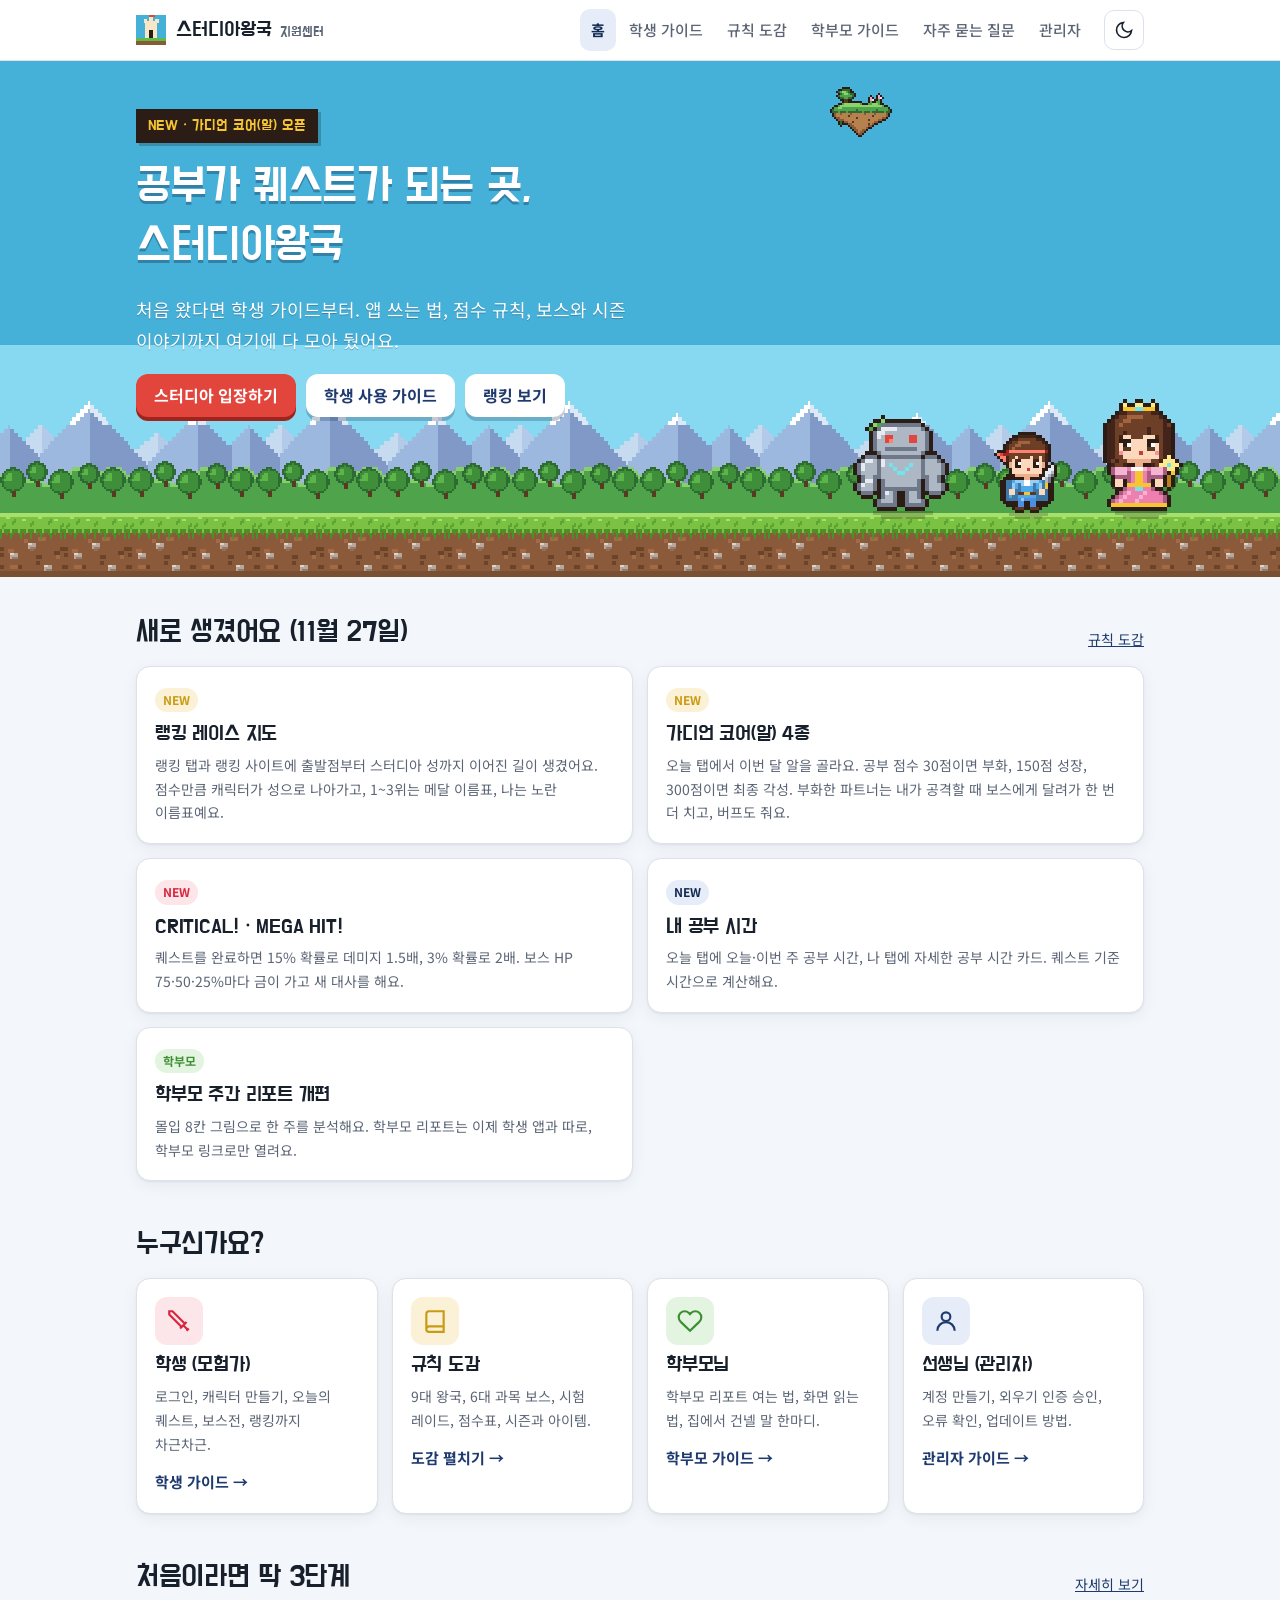
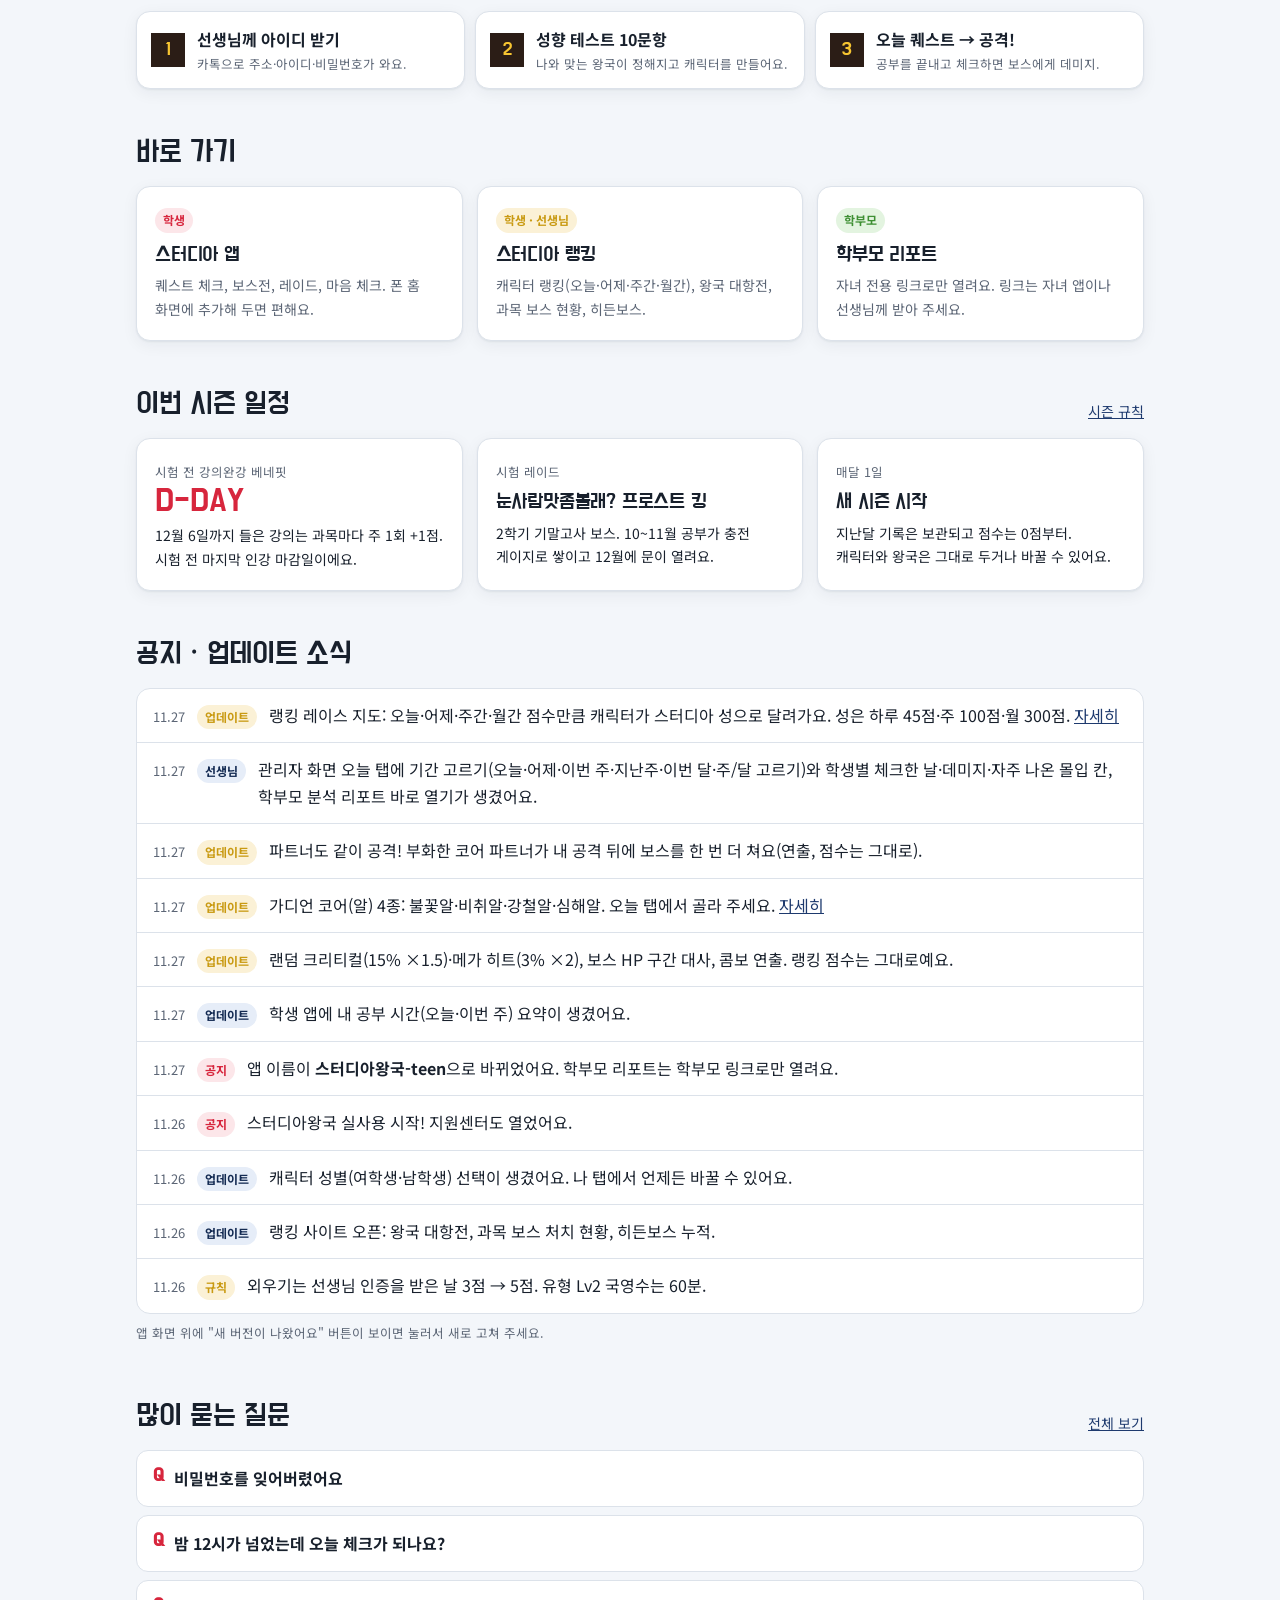
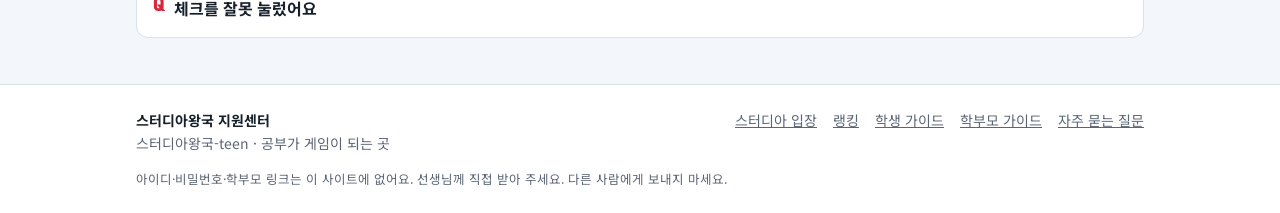
==== support/index.html @ efefb4a0 "main 병합(PR #29): 공지 목록 둘 다 유지, 관리자 가이드는 합친 원문으로 다시 암호화 Co-Authored-By: Claude Opus 5.5 <noreply@anth" ====
<!doctype html>
<html lang="ko">
<head>
<meta charset="utf-8">
<meta name="viewport" content="width=device-width,initial-scale=1">
<title>스터디아왕국 지원센터</title>
<meta name="description" content="스터디아왕국-teen 사용 가이드, 규칙 도감, 학부모 안내, 자주 묻는 질문을 한곳에서.">
<meta name="theme-color" content="#46B1D8">
<link rel="preconnect" href="https://fonts.googleapis.com">
<link rel="preconnect" href="https://fonts.gstatic.com" crossorigin>
<link href="https://fonts.googleapis.com/css2?family=Do+Hyeon&family=Noto+Sans+KR:wght@400;500;700&display=swap" rel="stylesheet">
<link rel="stylesheet" href="style.css">
<style>
.hero .bossspr{position:absolute;right:calc(6% + 150px);bottom:56px;z-index:1}
@media (max-width:700px){.hero .bossspr{display:none}}
.dday{font-family:var(--f-title);font-size:34px;line-height:1;color:var(--red)}
.quick{display:grid;grid-template-columns:repeat(3,minmax(0,1fr));gap:10px}
@media (max-width:560px){.quick{grid-template-columns:minmax(0,1fr)}}
.quick .card{display:flex;gap:12px;align-items:center;padding:14px}
.quick .num{flex:none;width:34px;height:34px;background:#2B1D16;color:#F7C531;font-family:var(--f-title);font-size:19px;display:grid;place-items:center}
</style>
</head>
<body data-page="home">

<div class="hero">
  <div class="cloud c1"></div><div class="cloud c2"></div>
  <div class="wrap">
    <span class="kicker">NEW · 가디언 코어(알) 오픈</span>
    <h1>공부가 퀘스트가 되는 곳,<br>스터디아왕국</h1>
    <p class="lead">처음 왔다면 학생 가이드부터. 앱 쓰는 법, 점수 규칙, 보스와 시즌 이야기까지 여기에 다 모아 뒀어요.</p>
    <div class="btns">
      <a class="btn primary" href="../">스터디아 입장하기</a>
      <a class="btn light" href="student.html">학생 사용 가이드</a>
      <a class="btn light" href="../rank.html">랭킹 보기</a>
    </div>
  </div>
  <div class="grass-tufts"></div>
  <div class="bossspr" data-spr="m" data-sc="6"><svg class="sprite-svg" width="112" height="88" viewBox="0 0 14 11" shape-rendering="crispEdges" aria-hidden="true"><rect x="5" y="0" width="1" height="1" fill="#2B1D16"/><rect x="6" y="0" width="1" height="1" fill="#2B1D16"/><rect x="7" y="0" width="1" height="1" fill="#2B1D16"/><rect x="8" y="0" width="1" height="1" fill="#2B1D16"/><rect x="3" y="1" width="1" height="1" fill="#2B1D16"/><rect x="4" y="1" width="1" height="1" fill="#2B1D16"/><rect x="5" y="1" width="1" height="1" fill="#5DBB4A"/><rect x="6" y="1" width="1" height="1" fill="#5DBB4A"/><rect x="7" y="1" width="1" height="1" fill="#5DBB4A"/><rect x="8" y="1" width="1" height="1" fill="#5DBB4A"/><rect x="9" y="1" width="1" height="1" fill="#2B1D16"/><rect x="10" y="1" width="1" height="1" fill="#2B1D16"/><rect x="2" y="2" width="1" height="1" fill="#2B1D16"/><rect x="3" y="2" width="1" height="1" fill="#5DBB4A"/><rect x="4" y="2" width="1" height="1" fill="#5DBB4A"/><rect x="5" y="2" width="1" height="1" fill="#5DBB4A"/><rect x="6" y="2" width="1" height="1" fill="#FFFFFF"/><rect x="7" y="2" width="1" height="1" fill="#5DBB4A"/><rect x="8" y="2" width="1" height="1" fill="#5DBB4A"/><rect x="9" y="2" width="1" height="1" fill="#5DBB4A"/><rect x="10" y="2" width="1" height="1" fill="#5DBB4A"/><rect x="11" y="2" width="1" height="1" fill="#2B1D16"/><rect x="1" y="3" width="1" height="1" fill="#2B1D16"/><rect x="2" y="3" width="1" height="1" fill="#5DBB4A"/><rect x="3" y="3" width="1" height="1" fill="#5DBB4A"/><rect x="4" y="3" width="1" height="1" fill="#5DBB4A"/><rect x="5" y="3" width="1" height="1" fill="#FFFFFF"/><rect x="6" y="3" width="1" height="1" fill="#5DBB4A"/><rect x="7" y="3" width="1" height="1" fill="#5DBB4A"/><rect x="8" y="3" width="1" height="1" fill="#5DBB4A"/><rect x="9" y="3" width="1" height="1" fill="#5DBB4A"/><rect x="10" y="3" width="1" height="1" fill="#5DBB4A"/><rect x="11" y="3" width="1" height="1" fill="#5DBB4A"/><rect x="12" y="3" width="1" height="1" fill="#2B1D16"/><rect x="1" y="4" width="1" height="1" fill="#2B1D16"/><rect x="2" y="4" width="1" height="1" fill="#5DBB4A"/><rect x="3" y="4" width="1" height="1" fill="#5DBB4A"/><rect x="4" y="4" width="1" height="1" fill="#5DBB4A"/><rect x="5" y="4" width="1" height="1" fill="#5DBB4A"/><rect x="6" y="4" width="1" height="1" fill="#5DBB4A"/><rect x="7" y="4" width="1" height="1" fill="#5DBB4A"/><rect x="8" y="4" width="1" height="1" fill="#5DBB4A"/><rect x="9" y="4" width="1" height="1" fill="#5DBB4A"/><rect x="10" y="4" width="1" height="1" fill="#5DBB4A"/><rect x="11" y="4" width="1" height="1" fill="#5DBB4A"/><rect x="12" y="4" width="1" height="1" fill="#2B1D16"/><rect x="0" y="5" width="1" height="1" fill="#2B1D16"/><rect x="1" y="5" width="1" height="1" fill="#5DBB4A"/><rect x="2" y="5" width="1" height="1" fill="#5DBB4A"/><rect x="3" y="5" width="1" height="1" fill="#1A1A1A"/><rect x="4" y="5" width="1" height="1" fill="#2B1D16"/><rect x="5" y="5" width="1" height="1" fill="#5DBB4A"/><rect x="6" y="5" width="1" height="1" fill="#5DBB4A"/><rect x="7" y="5" width="1" height="1" fill="#5DBB4A"/><rect x="8" y="5" width="1" height="1" fill="#5DBB4A"/><rect x="9" y="5" width="1" height="1" fill="#1A1A1A"/><rect x="10" y="5" width="1" height="1" fill="#2B1D16"/><rect x="11" y="5" width="1" height="1" fill="#5DBB4A"/><rect x="12" y="5" width="1" height="1" fill="#5DBB4A"/><rect x="13" y="5" width="1" height="1" fill="#2B1D16"/><rect x="0" y="6" width="1" height="1" fill="#2B1D16"/><rect x="1" y="6" width="1" height="1" fill="#5DBB4A"/><rect x="2" y="6" width="1" height="1" fill="#5DBB4A"/><rect x="3" y="6" width="1" height="1" fill="#2B1D16"/><rect x="4" y="6" width="1" height="1" fill="#2B1D16"/><rect x="5" y="6" width="1" height="1" fill="#5DBB4A"/><rect x="6" y="6" width="1" height="1" fill="#5DBB4A"/><rect x="7" y="6" width="1" height="1" fill="#5DBB4A"/><rect x="8" y="6" width="1" height="1" fill="#5DBB4A"/><rect x="9" y="6" width="1" height="1" fill="#2B1D16"/><rect x="10" y="6" width="1" height="1" fill="#2B1D16"/><rect x="11" y="6" width="1" height="1" fill="#5DBB4A"/><rect x="12" y="6" width="1" height="1" fill="#5DBB4A"/><rect x="13" y="6" width="1" height="1" fill="#2B1D16"/><rect x="0" y="7" width="1" height="1" fill="#2B1D16"/><rect x="1" y="7" width="1" height="1" fill="#5DBB4A"/><rect x="2" y="7" width="1" height="1" fill="#5DBB4A"/><rect x="3" y="7" width="1" height="1" fill="#5DBB4A"/><rect x="4" y="7" width="1" height="1" fill="#5DBB4A"/><rect x="5" y="7" width="1" height="1" fill="#5DBB4A"/><rect x="6" y="7" width="1" height="1" fill="#2B1D16"/><rect x="7" y="7" width="1" height="1" fill="#2B1D16"/><rect x="8" y="7" width="1" height="1" fill="#5DBB4A"/><rect x="9" y="7" width="1" height="1" fill="#5DBB4A"/><rect x="10" y="7" width="1" height="1" fill="#5DBB4A"/><rect x="11" y="7" width="1" height="1" fill="#5DBB4A"/><rect x="12" y="7" width="1" height="1" fill="#5DBB4A"/><rect x="13" y="7" width="1" height="1" fill="#2B1D16"/><rect x="0" y="8" width="1" height="1" fill="#2B1D16"/><rect x="1" y="8" width="1" height="1" fill="#3E8F33"/><rect x="2" y="8" width="1" height="1" fill="#5DBB4A"/><rect x="3" y="8" width="1" height="1" fill="#5DBB4A"/><rect x="4" y="8" width="1" height="1" fill="#5DBB4A"/><rect x="5" y="8" width="1" height="1" fill="#5DBB4A"/><rect x="6" y="8" width="1" height="1" fill="#5DBB4A"/><rect x="7" y="8" width="1" height="1" fill="#5DBB4A"/><rect x="8" y="8" width="1" height="1" fill="#5DBB4A"/><rect x="9" y="8" width="1" height="1" fill="#5DBB4A"/><rect x="10" y="8" width="1" height="1" fill="#5DBB4A"/><rect x="11" y="8" width="1" height="1" fill="#5DBB4A"/><rect x="12" y="8" width="1" height="1" fill="#3E8F33"/><rect x="13" y="8" width="1" height="1" fill="#2B1D16"/><rect x="1" y="9" width="1" height="1" fill="#2B1D16"/><rect x="2" y="9" width="1" height="1" fill="#3E8F33"/><rect x="3" y="9" width="1" height="1" fill="#3E8F33"/><rect x="4" y="9" width="1" height="1" fill="#3E8F33"/><rect x="5" y="9" width="1" height="1" fill="#3E8F33"/><rect x="6" y="9" width="1" height="1" fill="#3E8F33"/><rect x="7" y="9" width="1" height="1" fill="#3E8F33"/><rect x="8" y="9" width="1" height="1" fill="#3E8F33"/><rect x="9" y="9" width="1" height="1" fill="#3E8F33"/><rect x="10" y="9" width="1" height="1" fill="#3E8F33"/><rect x="11" y="9" width="1" height="1" fill="#3E8F33"/><rect x="12" y="9" width="1" height="1" fill="#2B1D16"/><rect x="2" y="10" width="1" height="1" fill="#2B1D16"/><rect x="3" y="10" width="1" height="1" fill="#2B1D16"/><rect x="4" y="10" width="1" height="1" fill="#2B1D16"/><rect x="5" y="10" width="1" height="1" fill="#2B1D16"/><rect x="6" y="10" width="1" height="1" fill="#2B1D16"/><rect x="7" y="10" width="1" height="1" fill="#2B1D16"/><rect x="8" y="10" width="1" height="1" fill="#2B1D16"/><rect x="9" y="10" width="1" height="1" fill="#2B1D16"/><rect x="10" y="10" width="1" height="1" fill="#2B1D16"/><rect x="11" y="10" width="1" height="1" fill="#2B1D16"/></svg></div>
  <div class="sprite2" data-spr="heroM" data-job="용사" data-hero="#4FA9E8" data-sc="4"></div>
  <div class="sprite" data-spr="hero" data-job="공주" data-hero="#EE7FAE" data-sc="5"><svg class="sprite-svg" width="104" height="112" viewBox="0 0 13 14" shape-rendering="crispEdges" aria-hidden="true"><rect x="4" y="0" width="1" height="1" fill="#2B1D16"/><rect x="5" y="0" width="1" height="1" fill="#2B1D16"/><rect x="6" y="0" width="1" height="1" fill="#2B1D16"/><rect x="7" y="0" width="1" height="1" fill="#2B1D16"/><rect x="8" y="0" width="1" height="1" fill="#2B1D16"/><rect x="3" y="1" width="1" height="1" fill="#2B1D16"/><rect x="4" y="1" width="1" height="1" fill="#4A2A1A"/><rect x="5" y="1" width="1" height="1" fill="#4A2A1A"/><rect x="6" y="1" width="1" height="1" fill="#4A2A1A"/><rect x="7" y="1" width="1" height="1" fill="#4A2A1A"/><rect x="8" y="1" width="1" height="1" fill="#4A2A1A"/><rect x="9" y="1" width="1" height="1" fill="#2B1D16"/><rect x="2" y="2" width="1" height="1" fill="#2B1D16"/><rect x="3" y="2" width="1" height="1" fill="#4A2A1A"/><rect x="4" y="2" width="1" height="1" fill="#4A2A1A"/><rect x="5" y="2" width="1" height="1" fill="#4A2A1A"/><rect x="6" y="2" width="1" height="1" fill="#4A2A1A"/><rect x="7" y="2" width="1" height="1" fill="#4A2A1A"/><rect x="8" y="2" width="1" height="1" fill="#4A2A1A"/><rect x="9" y="2" width="1" height="1" fill="#4A2A1A"/><rect x="10" y="2" width="1" height="1" fill="#2B1D16"/><rect x="2" y="3" width="1" height="1" fill="#E2453C"/><rect x="3" y="3" width="1" height="1" fill="#E2453C"/><rect x="4" y="3" width="1" height="1" fill="#E2453C"/><rect x="5" y="3" width="1" height="1" fill="#E2453C"/><rect x="6" y="3" width="1" height="1" fill="#E2453C"/><rect x="7" y="3" width="1" height="1" fill="#E2453C"/><rect x="8" y="3" width="1" height="1" fill="#E2453C"/><rect x="9" y="3" width="1" height="1" fill="#E2453C"/><rect x="10" y="3" width="1" height="1" fill="#E2453C"/><rect x="11" y="3" width="1" height="1" fill="#E2453C"/><rect x="2" y="4" width="1" height="1" fill="#2B1D16"/><rect x="3" y="4" width="1" height="1" fill="#4A2A1A"/><rect x="4" y="4" width="1" height="1" fill="#F6C9A0"/><rect x="5" y="4" width="1" height="1" fill="#F6C9A0"/><rect x="6" y="4" width="1" height="1" fill="#F6C9A0"/><rect x="7" y="4" width="1" height="1" fill="#F6C9A0"/><rect x="8" y="4" width="1" height="1" fill="#F6C9A0"/><rect x="9" y="4" width="1" height="1" fill="#2B1D16"/><rect x="11" y="4" width="1" height="1" fill="#E2453C"/><rect x="2" y="5" width="1" height="1" fill="#2B1D16"/><rect x="3" y="5" width="1" height="1" fill="#F6C9A0"/><rect x="4" y="5" width="1" height="1" fill="#1A1A1A"/><rect x="5" y="5" width="1" height="1" fill="#F6C9A0"/><rect x="6" y="5" width="1" height="1" fill="#F6C9A0"/><rect x="7" y="5" width="1" height="1" fill="#F6C9A0"/><rect x="8" y="5" width="1" height="1" fill="#1A1A1A"/><rect x="9" y="5" width="1" height="1" fill="#F6C9A0"/><rect x="10" y="5" width="1" height="1" fill="#2B1D16"/><rect x="2" y="6" width="1" height="1" fill="#2B1D16"/><rect x="3" y="6" width="1" height="1" fill="#F6C9A0"/><rect x="4" y="6" width="1" height="1" fill="#F6C9A0"/><rect x="5" y="6" width="1" height="1" fill="#F6C9A0"/><rect x="6" y="6" width="1" height="1" fill="#F6C9A0"/><rect x="7" y="6" width="1" height="1" fill="#F6C9A0"/><rect x="8" y="6" width="1" height="1" fill="#F6C9A0"/><rect x="9" y="6" width="1" height="1" fill="#2B1D16"/><rect x="3" y="7" width="1" height="1" fill="#2B1D16"/><rect x="4" y="7" width="1" height="1" fill="#F6C9A0"/><rect x="5" y="7" width="1" height="1" fill="#F6C9A0"/><rect x="6" y="7" width="1" height="1" fill="#F6C9A0"/><rect x="7" y="7" width="1" height="1" fill="#F6C9A0"/><rect x="8" y="7" width="1" height="1" fill="#2B1D16"/><rect x="2" y="8" width="1" height="1" fill="#2B1D16"/><rect x="3" y="8" width="1" height="1" fill="#3E6FD8"/><rect x="4" y="8" width="1" height="1" fill="#3E6FD8"/><rect x="5" y="8" width="1" height="1" fill="#3E6FD8"/><rect x="6" y="8" width="1" height="1" fill="#3E6FD8"/><rect x="7" y="8" width="1" height="1" fill="#3E6FD8"/><rect x="8" y="8" width="1" height="1" fill="#3E6FD8"/><rect x="9" y="8" width="1" height="1" fill="#2B1D16"/><rect x="11" y="8" width="1" height="1" fill="#9AA4B3"/><rect x="1" y="9" width="1" height="1" fill="#2B1D16"/><rect x="2" y="9" width="1" height="1" fill="#3E6FD8"/><rect x="3" y="9" width="1" height="1" fill="#3E6FD8"/><rect x="4" y="9" width="1" height="1" fill="#3E6FD8"/><rect x="5" y="9" width="1" height="1" fill="#F7C531"/><rect x="6" y="9" width="1" height="1" fill="#3E6FD8"/><rect x="7" y="9" width="1" height="1" fill="#3E6FD8"/><rect x="8" y="9" width="1" height="1" fill="#3E6FD8"/><rect x="9" y="9" width="1" height="1" fill="#3E6FD8"/><rect x="10" y="9" width="1" height="1" fill="#2B1D16"/><rect x="11" y="9" width="1" height="1" fill="#9AA4B3"/><rect x="1" y="10" width="1" height="1" fill="#2B1D16"/><rect x="2" y="10" width="1" height="1" fill="#F6C9A0"/><rect x="3" y="10" width="1" height="1" fill="#3E6FD8"/><rect x="4" y="10" width="1" height="1" fill="#3E6FD8"/><rect x="5" y="10" width="1" height="1" fill="#3E6FD8"/><rect x="6" y="10" width="1" height="1" fill="#3E6FD8"/><rect x="7" y="10" width="1" height="1" fill="#3E6FD8"/><rect x="8" y="10" width="1" height="1" fill="#3E6FD8"/><rect x="9" y="10" width="1" height="1" fill="#F6C9A0"/><rect x="10" y="10" width="1" height="1" fill="#2B1D16"/><rect x="11" y="10" width="1" height="1" fill="#9AA4B3"/><rect x="2" y="11" width="1" height="1" fill="#2B1D16"/><rect x="3" y="11" width="1" height="1" fill="#3E6FD8"/><rect x="4" y="11" width="1" height="1" fill="#3E6FD8"/><rect x="5" y="11" width="1" height="1" fill="#3E6FD8"/><rect x="6" y="11" width="1" height="1" fill="#3E6FD8"/><rect x="7" y="11" width="1" height="1" fill="#3E6FD8"/><rect x="8" y="11" width="1" height="1" fill="#3E6FD8"/><rect x="9" y="11" width="1" height="1" fill="#2B1D16"/><rect x="11" y="11" width="1" height="1" fill="#F7C531"/><rect x="2" y="12" width="1" height="1" fill="#2B1D16"/><rect x="3" y="12" width="1" height="1" fill="#24408E"/><rect x="4" y="12" width="1" height="1" fill="#24408E"/><rect x="5" y="12" width="1" height="1" fill="#2B1D16"/><rect x="6" y="12" width="1" height="1" fill="#2B1D16"/><rect x="7" y="12" width="1" height="1" fill="#24408E"/><rect x="8" y="12" width="1" height="1" fill="#24408E"/><rect x="9" y="12" width="1" height="1" fill="#2B1D16"/><rect x="2" y="13" width="1" height="1" fill="#2B1D16"/><rect x="3" y="13" width="1" height="1" fill="#2B1D16"/><rect x="4" y="13" width="1" height="1" fill="#2B1D16"/><rect x="7" y="13" width="1" height="1" fill="#2B1D16"/><rect x="8" y="13" width="1" height="1" fill="#2B1D16"/><rect x="9" y="13" width="1" height="1" fill="#2B1D16"/></svg></div>
</div>

<main class="wrap">

  <section aria-labelledby="new">
    <div class="sec-head"><h2 id="new">새로 생겼어요 (11월 27일)</h2><a href="rules.html#core">규칙 도감</a></div>
    <div class="grid g2">
      <a class="card" href="student.html#rank"><span class="tag gold">NEW</span><h3 style="margin-top:8px">랭킹 레이스 지도</h3><p class="small muted">랭킹 탭과 랭킹 사이트에 출발점부터 스터디아 성까지 이어진 길이 생겼어요. 점수만큼 캐릭터가 성으로 나아가고, 1~3위는 메달 이름표, 나는 노란 이름표예요.</p></a>
      <a class="card" href="student.html#core"><span class="tag gold">NEW</span><h3 style="margin-top:8px">가디언 코어(알) 4종</h3><p class="small muted">오늘 탭에서 이번 달 알을 골라요. 공부 점수 30점이면 부화, 150점 성장, 300점이면 최종 각성. 부화한 파트너는 내가 공격할 때 보스에게 달려가 한 번 더 치고, 버프도 줘요.</p></a>
      <a class="card" href="student.html#boss"><span class="tag red">NEW</span><h3 style="margin-top:8px">CRITICAL! · MEGA HIT!</h3><p class="small muted">퀘스트를 완료하면 15% 확률로 데미지 1.5배, 3% 확률로 2배. 보스 HP 75·50·25%마다 금이 가고 새 대사를 해요.</p></a>
      <a class="card" href="student.html#me"><span class="tag">NEW</span><h3 style="margin-top:8px">내 공부 시간</h3><p class="small muted">오늘 탭에 오늘·이번 주 공부 시간, 나 탭에 자세한 공부 시간 카드. 퀘스트 기준 시간으로 계산해요.</p></a>
      <a class="card" href="parent.html#tabs"><span class="tag green">학부모</span><h3 style="margin-top:8px">학부모 주간 리포트 개편</h3><p class="small muted">몰입 8칸 그림으로 한 주를 분석해요. 학부모 리포트는 이제 학생 앱과 따로, 학부모 링크로만 열려요.</p></a>
    </div>
  </section>

  <section aria-labelledby="who">
    <div class="sec-head"><h2 id="who">누구신가요?</h2></div>
    <div class="grid g4">
      <a class="card role" href="student.html">
        <span class="ic s"><svg viewBox="0 0 24 24" fill="none" stroke="currentColor" stroke-width="2"><path d="M14.5 17.5 3 6V3h3l11.5 11.5M13 19l6-6M16 16l4 4M19 21l2-2"/></svg></span>
        <h3>학생 (모험가)</h3>
        <p class="small muted">로그인, 캐릭터 만들기, 오늘의 퀘스트, 보스전, 랭킹까지 차근차근.</p>
        <span class="go">학생 가이드 →</span>
      </a>
      <a class="card role" href="rules.html">
        <span class="ic r"><svg viewBox="0 0 24 24" fill="none" stroke="currentColor" stroke-width="2"><path d="M4 19.5A2.5 2.5 0 0 1 6.5 17H20V3H6.5A2.5 2.5 0 0 0 4 5.5v14zM4 19.5A2.5 2.5 0 0 0 6.5 22H20v-5"/></svg></span>
        <h3>규칙 도감</h3>
        <p class="small muted">9대 왕국, 6대 과목 보스, 시험 레이드, 점수표, 시즌과 아이템.</p>
        <span class="go">도감 펼치기 →</span>
      </a>
      <a class="card role" href="parent.html">
        <span class="ic p"><svg viewBox="0 0 24 24" fill="none" stroke="currentColor" stroke-width="2"><path d="M20.8 4.6a5.5 5.5 0 0 0-7.8 0L12 5.7l-1-1.1a5.5 5.5 0 0 0-7.8 7.8l1 1.1L12 21l7.8-7.5 1-1.1a5.5 5.5 0 0 0 0-7.8z"/></svg></span>
        <h3>학부모님</h3>
        <p class="small muted">학부모 리포트 여는 법, 화면 읽는 법, 집에서 건넬 말 한마디.</p>
        <span class="go">학부모 가이드 →</span>
      </a>
      <a class="card role" href="admin.html">
        <span class="ic a"><svg viewBox="0 0 24 24" fill="none" stroke="currentColor" stroke-width="2"><circle cx="12" cy="8" r="4"/><path d="M4 21a8 8 0 0 1 16 0"/></svg></span>
        <h3>선생님 (관리자)</h3>
        <p class="small muted">계정 만들기, 외우기 인증 승인, 오류 확인, 업데이트 방법.</p>
        <span class="go">관리자 가이드 →</span>
      </a>
    </div>
  </section>

  <section aria-labelledby="start">
    <div class="sec-head"><h2 id="start">처음이라면 딱 3단계</h2><a href="student.html#login">자세히 보기</a></div>
    <div class="quick">
      <div class="card"><span class="num">1</span><div><b>선생님께 아이디 받기</b><p class="tiny muted" style="margin:0">카톡으로 주소·아이디·비밀번호가 와요.</p></div></div>
      <div class="card"><span class="num">2</span><div><b>성향 테스트 10문항</b><p class="tiny muted" style="margin:0">나와 맞는 왕국이 정해지고 캐릭터를 만들어요.</p></div></div>
      <div class="card"><span class="num">3</span><div><b>오늘 퀘스트 → 공격!</b><p class="tiny muted" style="margin:0">공부를 끝내고 체크하면 보스에게 데미지.</p></div></div>
    </div>
  </section>

  <section aria-labelledby="links">
    <div class="sec-head"><h2 id="links">바로 가기</h2></div>
    <div class="grid g3">
      <a class="card" href="../">
        <span class="tag red">학생</span>
        <h3 style="margin-top:8px">스터디아 앱</h3>
        <p class="small muted">퀘스트 체크, 보스전, 레이드, 마음 체크. 폰 홈 화면에 추가해 두면 편해요.</p>
      </a>
      <a class="card" href="../rank.html">
        <span class="tag gold">학생 · 선생님</span>
        <h3 style="margin-top:8px">스터디아 랭킹</h3>
        <p class="small muted">캐릭터 랭킹(오늘·어제·주간·월간), 왕국 대항전, 과목 보스 현황, 히든보스.</p>
      </a>
      <a class="card" href="parent.html#open">
        <span class="tag green">학부모</span>
        <h3 style="margin-top:8px">학부모 리포트</h3>
        <p class="small muted">자녀 전용 링크로만 열려요. 링크는 자녀 앱이나 선생님께 받아 주세요.</p>
      </a>
    </div>
  </section>

  <section aria-labelledby="season">
    <div class="sec-head"><h2 id="season">이번 시즌 일정</h2><a href="rules.html#season">시즌 규칙</a></div>
    <div class="grid g3">
      <div class="card">
        <span class="tiny muted">시험 전 강의완강 베네핏</span>
        <div class="dday" id="dday">D-10</div>
        <p class="small" style="margin-top:6px">12월 6일까지 들은 강의는 과목마다 주 1회 +1점. 시험 전 마지막 인강 마감일이에요.</p>
      </div>
      <div class="card">
        <span class="tiny muted">시험 레이드</span>
        <h3 style="margin-top:4px">눈사람맛좀볼래? 프로스트 킹</h3>
        <p class="small">2학기 기말고사 보스. 10~11월 공부가 충전 게이지로 쌓이고 12월에 문이 열려요.</p>
      </div>
      <div class="card">
        <span class="tiny muted">매달 1일</span>
        <h3 style="margin-top:4px">새 시즌 시작</h3>
        <p class="small">지난달 기록은 보관되고 점수는 0점부터. 캐릭터와 왕국은 그대로 두거나 바꿀 수 있어요.</p>
      </div>
    </div>
  </section>

  <section aria-labelledby="news">
    <div class="sec-head"><h2 id="news">공지 · 업데이트 소식</h2></div>
    <ul class="list">
      <li><span class="date">11.27</span><span class="tag gold">업데이트</span><span>랭킹 레이스 지도: 오늘·어제·주간·월간 점수만큼 캐릭터가 스터디아 성으로 달려가요. 성은 하루 45점·주 100점·월 300점. <a href="student.html#rank">자세히</a></span></li>
      <li><span class="date">11.27</span><span class="tag">선생님</span><span>관리자 화면 오늘 탭에 기간 고르기(오늘·어제·이번 주·지난주·이번 달·주/달 고르기)와 학생별 체크한 날·데미지·자주 나온 몰입 칸, 학부모 분석 리포트 바로 열기가 생겼어요.</span></li>
      <li><span class="date">11.27</span><span class="tag gold">업데이트</span><span>파트너도 같이 공격! 부화한 코어 파트너가 내 공격 뒤에 보스를 한 번 더 쳐요(연출, 점수는 그대로).</span></li>
      <li><span class="date">11.27</span><span class="tag gold">업데이트</span><span>가디언 코어(알) 4종: 불꽃알·비취알·강철알·심해알. 오늘 탭에서 골라 주세요. <a href="rules.html#core">자세히</a></span></li>
      <li><span class="date">11.27</span><span class="tag gold">업데이트</span><span>랜덤 크리티컬(15% ×1.5)·메가 히트(3% ×2), 보스 HP 구간 대사, 콤보 연출. 랭킹 점수는 그대로예요.</span></li>
      <li><span class="date">11.27</span><span class="tag">업데이트</span><span>학생 앱에 내 공부 시간(오늘·이번 주) 요약이 생겼어요.</span></li>
      <li><span class="date">11.27</span><span class="tag red">공지</span><span>앱 이름이 <b>스터디아왕국-teen</b>으로 바뀌었어요. 학부모 리포트는 학부모 링크로만 열려요.</span></li>
      <li><span class="date">11.26</span><span class="tag red">공지</span><span>스터디아왕국 실사용 시작! 지원센터도 열었어요.</span></li>
      <li><span class="date">11.26</span><span class="tag">업데이트</span><span>캐릭터 성별(여학생·남학생) 선택이 생겼어요. 나 탭에서 언제든 바꿀 수 있어요.</span></li>
      <li><span class="date">11.26</span><span class="tag">업데이트</span><span>랭킹 사이트 오픈: 왕국 대항전, 과목 보스 처치 현황, 히든보스 누적.</span></li>
      <li><span class="date">11.26</span><span class="tag gold">규칙</span><span>외우기는 선생님 인증을 받은 날 3점 → 5점. 유형 Lv2 국영수는 60분.</span></li>
    </ul>
    <p class="tiny muted" style="margin-top:8px">앱 화면 위에 "새 버전이 나왔어요" 버튼이 보이면 눌러서 새로 고쳐 주세요.</p>
  </section>

  <section aria-labelledby="faqp">
    <div class="sec-head"><h2 id="faqp">많이 묻는 질문</h2><a href="faq.html">전체 보기</a></div>
    <details class="faq"><summary>비밀번호를 잊어버렸어요</summary><div class="a"><p>선생님께 말해 주세요. 새 비밀번호를 바로 발급해 줄 수 있어요. 원래 비밀번호는 선생님도 볼 수 없어요.</p></div></details>
    <details class="faq"><summary>밤 12시가 넘었는데 오늘 체크가 되나요?</summary><div class="a"><p>네. 하루는 <b>새벽 2시</b>에 마감돼요. 새벽 1시에 체크해도 전날 기록으로 들어가요.</p></div></details>
    <details class="faq"><summary>체크를 잘못 눌렀어요</summary><div class="a"><p>오늘 퀘스트의 ✓ 버튼을 한 번 더 누르면 취소돼요. 취소는 그날 안에만 할 수 있어요.</p></div></details>
  </section>

</main>
<script src="site.js"></script>
<script>
(function(){var t=new Date();if(t.getHours()<2)t.setDate(t.getDate()-1);t.setHours(0,0,0,0);var e=new Date(2026,11,6);var d=Math.round((e-t)/864e5);var el=document.getElementById('dday');
if(d>0)el.textContent='D-'+d;else if(d===0)el.textContent='D-DAY';else{el.textContent='마감';el.style.color='var(--muted)'}})();
</script>
</body>
</html>
---- support/style.css ----
/* 스터디아왕국 지원센터 공통 스타일 */
:root{
  --bg:#F3F6FA; --surface:#FFFFFF; --ink:#18202C; --muted:#5B6575; --line:#DCE2EA;
  --brand:#1E3A6E; --brand-soft:#E6EDF8; --brand-ink:#132A52;
  --sky:#46B1D8; --sky2:#86D9F0; --grass:#5DBB4A; --grass-dk:#3E8F33; --dirt:#8A5A34;
  --gold:#C99A12; --gold-soft:#FBF1D6; --red:#D7263D; --red-soft:#FCE6E9;
  --purple:#6B45B8; --purple-soft:#EFE8FB; --green-soft:#E3F4E0;
  --r:14px; --shadow:0 1px 2px rgba(20,30,50,.06),0 4px 16px rgba(20,30,50,.06);
  --f-body:"Noto Sans KR","Apple SD Gothic Neo","Malgun Gothic",system-ui,sans-serif;
  --f-title:"Do Hyeon","Noto Sans KR","Apple SD Gothic Neo",sans-serif;
  color-scheme:light;
}
@media (prefers-color-scheme:dark){:root:not([data-theme="light"]){
  --bg:#0F141C; --surface:#171E29; --ink:#E7ECF3; --muted:#9AA4B3; --line:#2A3342;
  --brand:#9DB9EA; --brand-soft:#1B2538; --brand-ink:#CFDDF5;
  --gold:#E1B84A; --gold-soft:#2E2715; --red:#F2626F; --red-soft:#3A1C20;
  --purple:#B49AF0; --purple-soft:#271F3A; --green-soft:#17301A;
  --shadow:0 1px 2px rgba(0,0,0,.3); color-scheme:dark;
}}
:root[data-theme="dark"]{
  --bg:#0F141C; --surface:#171E29; --ink:#E7ECF3; --muted:#9AA4B3; --line:#2A3342;
  --brand:#9DB9EA; --brand-soft:#1B2538; --brand-ink:#CFDDF5;
  --gold:#E1B84A; --gold-soft:#2E2715; --red:#F2626F; --red-soft:#3A1C20;
  --purple:#B49AF0; --purple-soft:#271F3A; --green-soft:#17301A;
  --shadow:0 1px 2px rgba(0,0,0,.3); color-scheme:dark;
}
*{box-sizing:border-box}
html{-webkit-text-size-adjust:100%;scroll-behavior:smooth;scroll-padding-top:72px}
body{margin:0;background:var(--bg);color:var(--ink);font:16px/1.7 var(--f-body);word-break:keep-all;overflow-wrap:anywhere}
a{color:var(--brand)}
img{max-width:100%}
h1,h2,h3{font-family:var(--f-title);font-weight:400;line-height:1.3;margin:0 0 .4em;letter-spacing:-.01em}
h1{font-size:clamp(30px,6vw,46px)} h2{font-size:clamp(24px,4.4vw,30px)} h3{font-size:21px}
p{margin:0 0 .8em}
.wrap{max-width:1040px;margin:0 auto;padding:0 16px}
.muted{color:var(--muted)} .small{font-size:14px} .tiny{font-size:12.5px}

/* 헤더 */
.top{position:sticky;top:0;z-index:20;background:var(--surface);border-bottom:1px solid var(--line)}
.top .wrap{display:flex;align-items:center;gap:12px;height:60px}
.logo{display:flex;align-items:center;gap:10px;text-decoration:none;color:var(--ink);font-family:var(--f-title);font-size:21px;white-space:nowrap}
.logo .mark{width:30px;height:30px;flex:none}
.logo small{font-size:14px;color:var(--muted);margin-left:2px}
.menu{display:flex;gap:2px;margin-left:auto}
.menu a{text-decoration:none;color:var(--muted);padding:8px 11px;border-radius:10px;font-size:15px;font-weight:500;white-space:nowrap}
.menu a:hover{background:var(--brand-soft);color:var(--ink)}
.menu a[aria-current="page"]{color:var(--brand-ink);background:var(--brand-soft);font-weight:700}
.iconbtn{border:1px solid var(--line);background:var(--surface);color:var(--ink);width:40px;height:40px;border-radius:10px;display:grid;place-items:center;cursor:pointer;flex:none}
.iconbtn svg{width:20px;height:20px}
#menuBtn{display:none;margin-left:auto}
@media (max-width:860px){
  #menuBtn{display:grid}
  .menu{display:none;position:absolute;top:60px;left:0;right:0;flex-direction:column;background:var(--surface);border-bottom:1px solid var(--line);padding:8px 16px 14px;box-shadow:var(--shadow)}
  .menu.open{display:flex}
  .menu a{padding:12px}
}

/* 히어로: 픽셀 하늘 + 잔디 */
.hero{position:relative;background:linear-gradient(#46B1D8 0 55%,#86D9F0 55% 100%);color:#fff;overflow:hidden}
.hero .wrap{position:relative;z-index:1;padding:48px 16px 92px}
.hero h1{text-shadow:0 3px 0 rgba(20,40,80,.35)}
.hero .kicker{display:inline-block;background:#2B1D16;color:#F7C531;font-family:var(--f-title);font-size:15px;padding:4px 12px;margin-bottom:14px;box-shadow:3px 3px 0 rgba(0,0,0,.2)}
.hero p.lead{font-size:18px;max-width:560px;text-shadow:0 1px 0 rgba(20,40,80,.3)}
.hero::after{content:"";position:absolute;left:0;right:0;bottom:0;height:56px;
  background:linear-gradient(#5DBB4A 0 14px,#3E8F33 14px 20px,#8A5A34 20px 100%);
  box-shadow:inset 0 -6px 0 rgba(0,0,0,.12)}
.hero .grass-tufts{position:absolute;left:0;right:0;bottom:50px;height:10px;background:repeating-linear-gradient(90deg,#5DBB4A 0 12px,transparent 12px 24px);z-index:0}
.cloud{position:absolute;z-index:0;background:#fff;opacity:.45;height:18px;box-shadow:18px -18px 0 #fff,36px 0 0 #fff;width:36px;animation:drift 40s linear infinite}
.cloud.c1{top:26px;left:-80px}
.cloud.c2{top:200px;left:-200px;animation-duration:58s;animation-delay:-20s;transform:scale(.7)}
@keyframes drift{to{left:110%}}
.hero .sprite{position:absolute;right:6%;bottom:56px;z-index:1;image-rendering:pixelated}
@media (max-width:700px){.hero .sprite{right:12px;transform:scale(.7);transform-origin:bottom right;opacity:.85}}
@media (prefers-reduced-motion:reduce){.cloud{animation:none}}
.page-hero{background:var(--brand);color:#fff;padding:34px 0 30px}
.page-hero h1{font-size:clamp(28px,5vw,38px);margin:0}
.page-hero p{margin:.4em 0 0;opacity:.88}
.crumb{font-size:13px;opacity:.8;margin-bottom:6px}
.crumb a{color:#fff}

/* 버튼 */
.btns{display:flex;flex-wrap:wrap;gap:10px;margin-top:18px}
.btn{display:inline-flex;align-items:center;gap:8px;text-decoration:none;font-weight:700;font-size:16px;padding:12px 18px;border-radius:12px;border:0;cursor:pointer;line-height:1.2}
.btn.primary{background:#E2453C;color:#fff;box-shadow:0 4px 0 #9E241D}
.btn.primary:hover{transform:translateY(1px);box-shadow:0 3px 0 #9E241D}
.btn.light{background:#fff;color:#1E3A6E;box-shadow:0 4px 0 rgba(20,40,80,.25)}
.btn.line{background:var(--surface);color:var(--ink);border:1px solid var(--line)}
.btn svg{width:18px;height:18px}

/* 섹션·카드 */
main{padding-bottom:40px}
section{padding:36px 0 8px}
.sec-head{display:flex;align-items:flex-end;justify-content:space-between;gap:12px;margin-bottom:14px}
.sec-head h2{margin:0}
.sec-head a{font-size:14px;white-space:nowrap}
.grid{display:grid;gap:14px}
.g2{grid-template-columns:repeat(2,minmax(0,1fr))}
.g3{grid-template-columns:repeat(3,minmax(0,1fr))}
.g4{grid-template-columns:repeat(4,minmax(0,1fr))}
@media (max-width:860px){.g3,.g4{grid-template-columns:repeat(2,minmax(0,1fr))}}
@media (max-width:560px){.g2,.g3,.g4{grid-template-columns:minmax(0,1fr)}}
.card{background:var(--surface);border:1px solid var(--line);border-radius:var(--r);padding:18px;box-shadow:var(--shadow);min-width:0}
.card h3{margin-bottom:.3em}
.card p:last-child{margin-bottom:0}
a.card{display:block;text-decoration:none;color:inherit;transition:transform .15s,border-color .15s}
a.card:hover{transform:translateY(-2px);border-color:var(--brand)}
.role{display:flex;flex-direction:column;gap:6px}
.role .ic{width:48px;height:48px;border-radius:12px;display:grid;place-items:center;margin-bottom:6px}
.role .ic svg{width:26px;height:26px}
.role .go{margin-top:auto;font-weight:700;color:var(--brand);font-size:15px}
.ic.s{background:var(--red-soft);color:var(--red)} .ic.p{background:var(--green-soft);color:var(--grass-dk)}
.ic.a{background:var(--brand-soft);color:var(--brand)} .ic.r{background:var(--gold-soft);color:var(--gold)}
.ic.f{background:var(--purple-soft);color:var(--purple)}
:root[data-theme="dark"] .ic.p{color:#7ED36B}
@media (prefers-color-scheme:dark){:root:not([data-theme="light"]) .ic.p{color:#7ED36B}}

.list{list-style:none;margin:0;padding:0;background:var(--surface);border:1px solid var(--line);border-radius:var(--r);overflow:hidden}
.list li{display:flex;gap:12px;align-items:baseline;padding:13px 16px;border-top:1px solid var(--line)}
.list li:first-child{border-top:0}
.list .date{font-size:13px;color:var(--muted);white-space:nowrap;font-variant-numeric:tabular-nums}
.tag{display:inline-block;font-size:12px;font-weight:700;padding:2px 8px;border-radius:999px;background:var(--brand-soft);color:var(--brand-ink);white-space:nowrap}
.tag.red{background:var(--red-soft);color:var(--red)} .tag.gold{background:var(--gold-soft);color:var(--gold)}
.tag.purple{background:var(--purple-soft);color:var(--purple)} .tag.green{background:var(--green-soft);color:var(--grass-dk)}

/* 가이드 레이아웃 */
.guide{display:grid;grid-template-columns:220px minmax(0,1fr);gap:28px;padding-top:28px}
.toc{position:sticky;top:76px;align-self:start;font-size:14.5px}
.toc b{display:block;font-size:13px;color:var(--muted);margin-bottom:6px}
.toc a{display:block;text-decoration:none;color:var(--muted);padding:6px 10px;border-left:2px solid var(--line)}
.toc a:hover{color:var(--ink);border-left-color:var(--brand)}
@media (max-width:860px){.guide{grid-template-columns:minmax(0,1fr)}.toc{position:static;display:flex;gap:6px;overflow-x:auto;padding-bottom:4px}.toc b{display:none}.toc a{border:1px solid var(--line);border-radius:999px;white-space:nowrap;padding:6px 12px;background:var(--surface)}}
.doc section{padding:0 0 30px}
.doc h2{padding-top:6px;border-top:3px solid var(--ink);display:inline-block;padding-right:8px}
.doc ol.steps{counter-reset:s;list-style:none;padding:0;margin:0 0 1em;display:grid;gap:10px}
.doc ol.steps>li{counter-increment:s;position:relative;background:var(--surface);border:1px solid var(--line);border-radius:var(--r);padding:14px 16px 14px 58px}
.doc ol.steps>li::before{content:counter(s);position:absolute;left:14px;top:13px;width:30px;height:30px;background:#2B1D16;color:#F7C531;font-family:var(--f-title);font-size:18px;display:grid;place-items:center}
.doc ol.steps>li>b:first-child{display:block}
.doc ul{padding-left:1.2em}
.doc li{margin-bottom:.3em}
.tip,.warn,.note{border-radius:12px;padding:12px 14px;margin:0 0 1em;font-size:15px;border:1px solid}
.tip{background:var(--green-soft);border-color:transparent}
.warn{background:var(--red-soft);border-color:transparent}
.note{background:var(--gold-soft);border-color:transparent}
.tip b,.warn b,.note b{margin-right:4px}
.tbl{overflow-x:auto;margin:0 0 1em;border:1px solid var(--line);border-radius:12px;background:var(--surface)}
table{border-collapse:collapse;width:100%;font-size:14.5px;min-width:460px}
th,td{text-align:left;padding:10px 12px;border-top:1px solid var(--line);vertical-align:top}
thead th{border-top:0;background:var(--brand-soft);color:var(--brand-ink);font-weight:700;white-space:nowrap}
td.n,th.n{text-align:right;font-variant-numeric:tabular-nums;white-space:nowrap}
.kd{display:inline-block;width:10px;height:10px;border-radius:50%;margin-right:6px;vertical-align:middle}
.phone-tabs{display:flex;flex-wrap:wrap;gap:6px;margin:0 0 1em}
.phone-tabs span{background:#3A2A20;color:#F7C531;font-family:var(--f-title);padding:4px 12px;font-size:16px}
details.faq{background:var(--surface);border:1px solid var(--line);border-radius:12px;margin-bottom:8px}
details.faq summary{cursor:pointer;padding:14px 16px;font-weight:700;list-style:none;display:flex;gap:10px}
details.faq summary::before{content:"Q";font-family:var(--f-title);color:var(--red);font-size:19px;line-height:1.2}
details.faq summary::-webkit-details-marker{display:none}
details.faq[open] summary{border-bottom:1px dashed var(--line)}
details.faq .a{padding:12px 16px 14px 42px}
details.faq .a p:last-child{margin:0}
.kbd{font-family:var(--f-body);background:var(--brand-soft);border:1px solid var(--line);border-bottom-width:2px;border-radius:6px;padding:0 6px;font-size:.92em;white-space:nowrap}

footer{border-top:1px solid var(--line);background:var(--surface);margin-top:30px}
footer .wrap{padding:24px 16px;display:flex;flex-wrap:wrap;gap:12px 24px;justify-content:space-between;font-size:14px;color:var(--muted)}
footer a{color:var(--muted)}
footer nav{display:flex;flex-wrap:wrap;gap:6px 16px}
@media (max-width:700px){.cloud.c2{display:none}}

/* 픽셀 배경 (site.js 가 art.js 로 그려 넣음) */
.hero.pix::after{background:var(--ground) repeat-x;background-size:64px 64px;height:64px;image-rendering:pixelated}
.hero.pix .grass-tufts{display:none}
.hero .px-mtn{position:absolute;left:0;right:0;bottom:92px;height:96px;background-repeat:repeat-x;background-size:240px 96px;image-rendering:pixelated;z-index:0}
.hero .px-hills{position:absolute;left:0;right:0;bottom:62px;height:60px;background-repeat:repeat-x;background-size:128px 60px;image-rendering:pixelated;z-index:0}
.hero .px-isle{position:absolute;top:26px;right:30%;z-index:0;animation:pxfloat 4.5s ease-in-out infinite}
@keyframes pxfloat{50%{transform:translateY(-8px)}}
@media (max-width:700px){.hero .px-isle{display:none}}
@media (prefers-reduced-motion:reduce){.hero .px-isle{animation:none}}
.hero.pix .sprite,.hero.pix .bossspr{bottom:58px}
.hero.pix .wrap{padding-bottom:160px}
.hero.pix .bossspr{right:calc(6% + 250px)}
.hero .sprite2{position:absolute;right:calc(6% + 128px);bottom:58px;z-index:1}
@media (max-width:700px){.hero .sprite2{display:none}}
canvas.px{image-rendering:pixelated;image-rendering:crisp-edges;display:block}
.bspr{flex:none;display:grid;place-items:center;width:64px;min-height:56px}
.boss.has-spr{display:flex;gap:14px;align-items:flex-start}
.boss.has-spr > div.bd{flex:1;min-width:0}
.rspr{display:inline-block;vertical-align:middle;margin-right:8px}
.rname{display:flex;align-items:center;gap:8px}
.jobstrip{display:flex;flex-wrap:wrap;gap:8px;margin:10px 0}
.jobstrip figure{margin:0;background:var(--surface);border:1px solid var(--line);border-radius:12px;padding:8px 6px 6px;display:flex;flex-direction:column;align-items:center;gap:4px;min-width:0}
.jobstrip figure > div{display:flex;align-items:flex-end}
.jobstrip figcaption{font-size:13px;font-weight:700}

/* 기기 호환: 아이폰 가로 글자 커짐·탭 하이라이트·입력칸 확대 방지 */
html{-webkit-text-size-adjust:100%;text-size-adjust:100%}
body{-webkit-tap-highlight-color:transparent}
a,button{touch-action:manipulation}
input,select,textarea{font-size:16px}
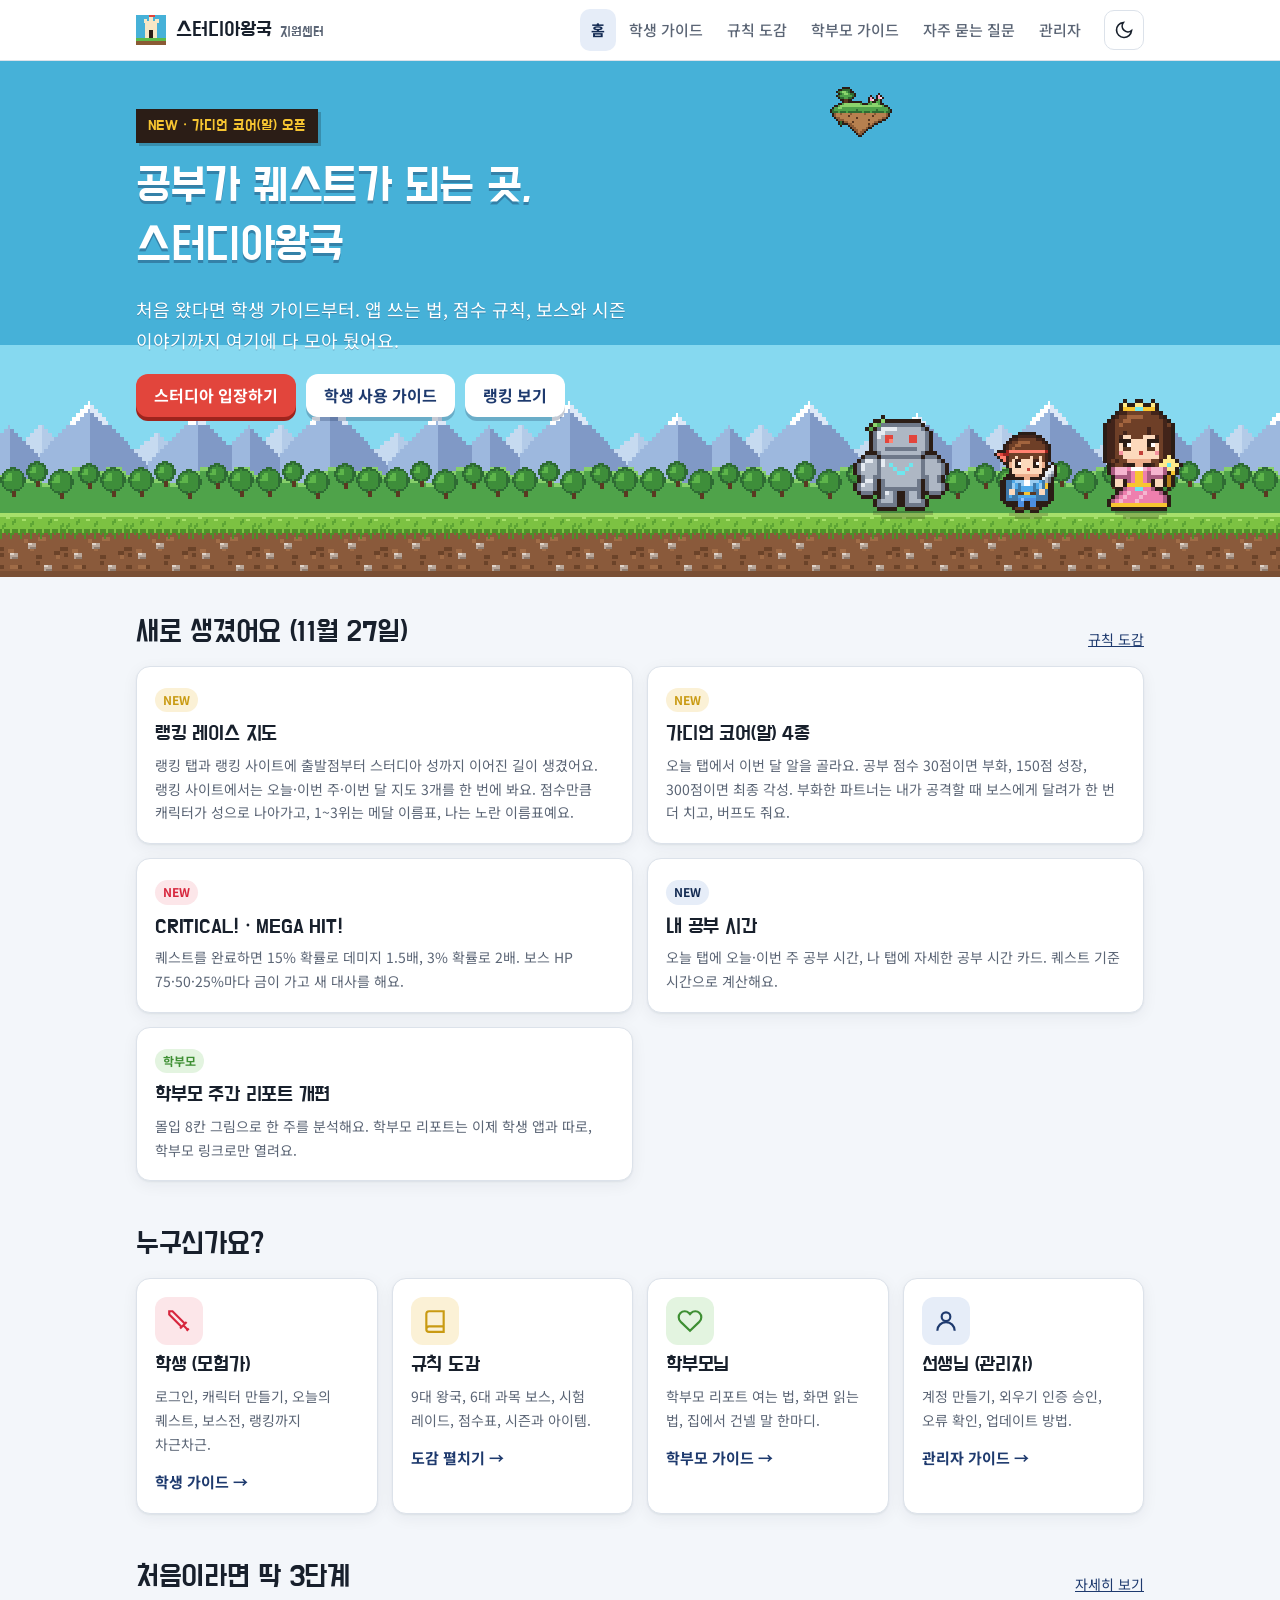
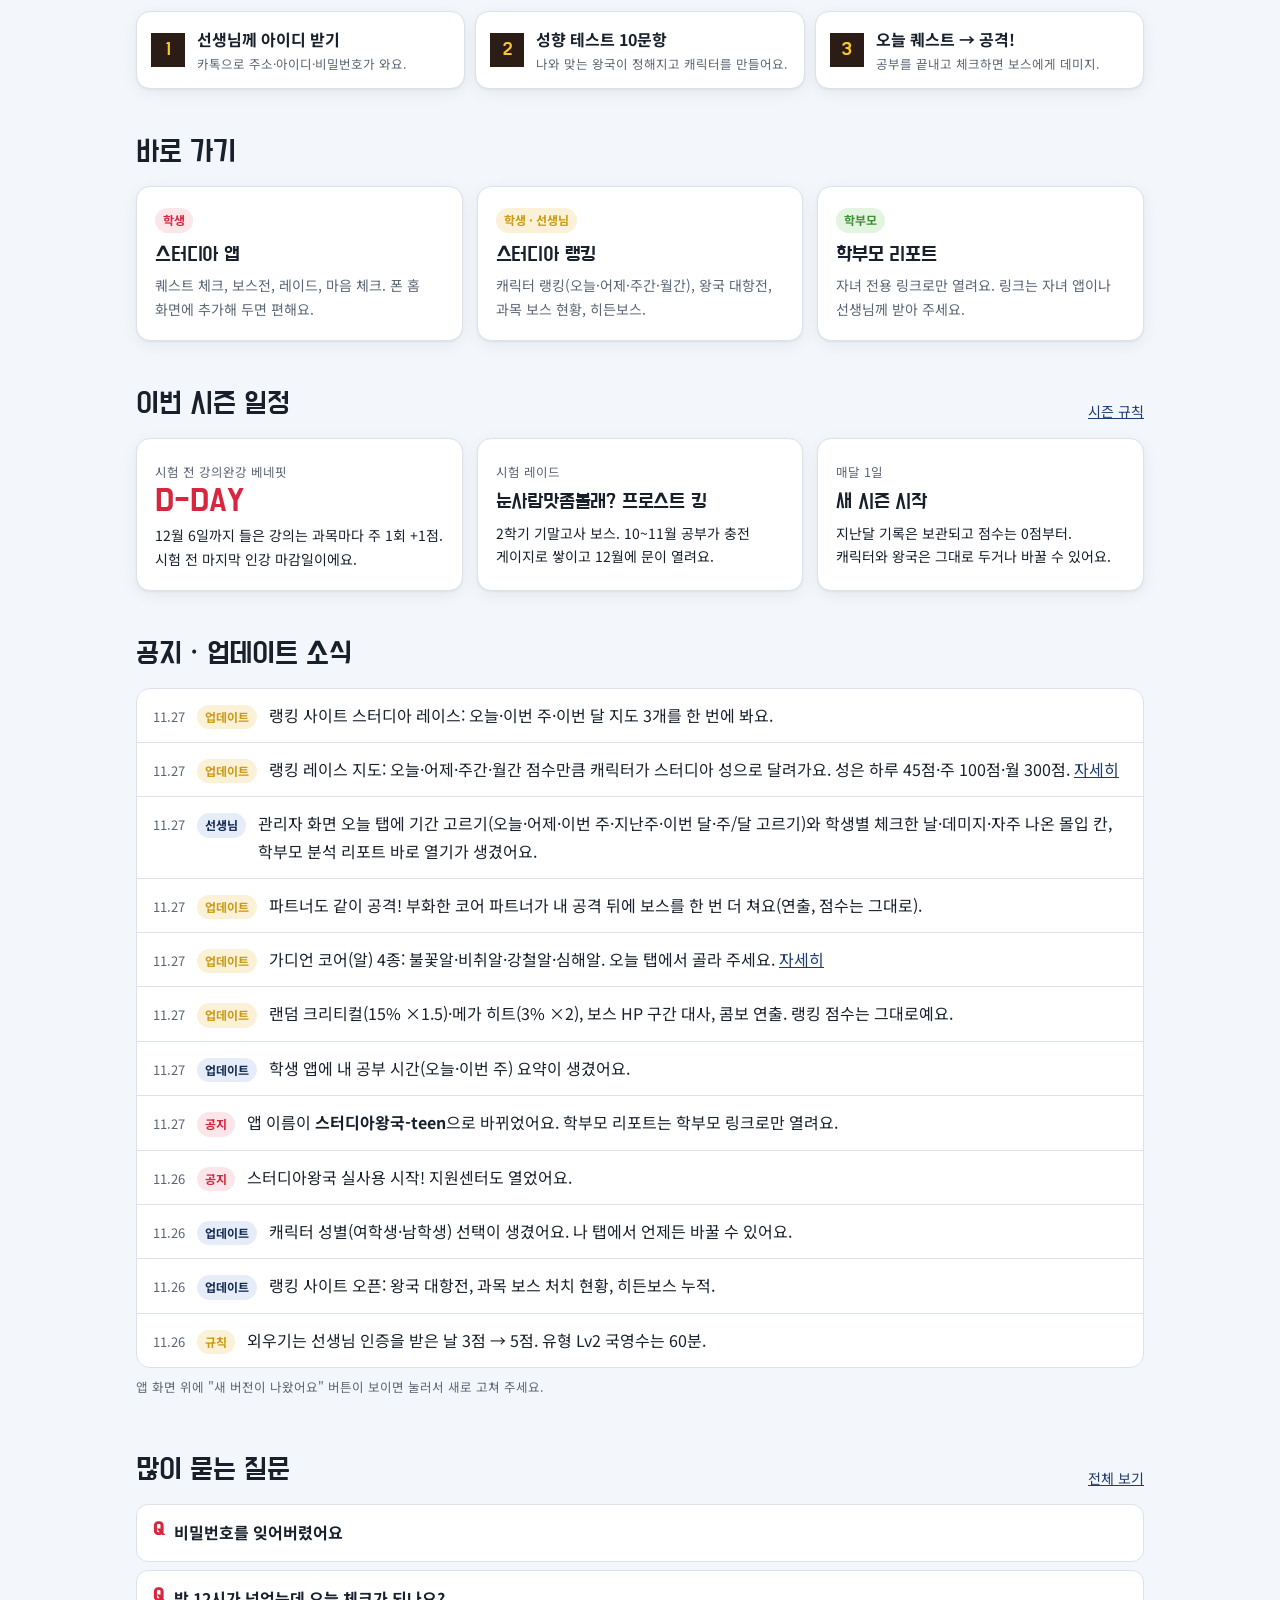
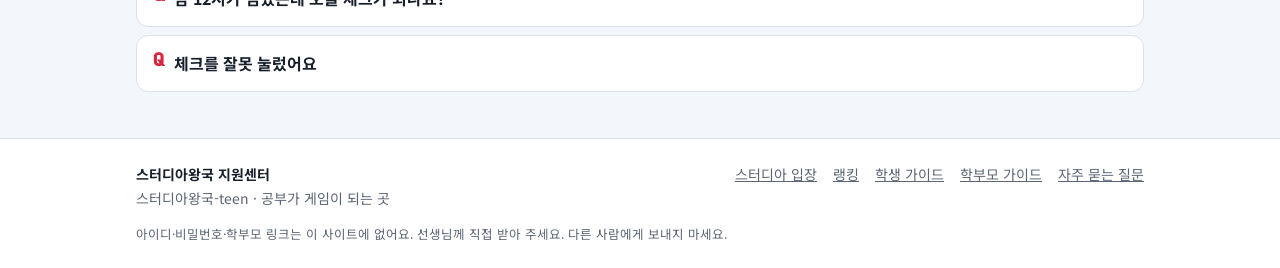
==== commit ee7fa54b: "랭킹 사이트 스터디아 레이스: 오늘·이번 주·이번 달 지도 3개 함께 보기 + 안내 갱신 Co-Authored-By: Claude Opus 5.5 <noreply@anthropic" ====
--- a/support/index.html
+++ b/support/index.html
@@ -45,7 +45,7 @@
   <section aria-labelledby="new">
     <div class="sec-head"><h2 id="new">새로 생겼어요 (11월 27일)</h2><a href="rules.html#core">규칙 도감</a></div>
     <div class="grid g2">
-      <a class="card" href="student.html#rank"><span class="tag gold">NEW</span><h3 style="margin-top:8px">랭킹 레이스 지도</h3><p class="small muted">랭킹 탭과 랭킹 사이트에 출발점부터 스터디아 성까지 이어진 길이 생겼어요. 점수만큼 캐릭터가 성으로 나아가고, 1~3위는 메달 이름표, 나는 노란 이름표예요.</p></a>
+      <a class="card" href="student.html#rank"><span class="tag gold">NEW</span><h3 style="margin-top:8px">랭킹 레이스 지도</h3><p class="small muted">랭킹 탭과 랭킹 사이트에 출발점부터 스터디아 성까지 이어진 길이 생겼어요. 랭킹 사이트에서는 오늘·이번 주·이번 달 지도 3개를 한 번에 봐요. 점수만큼 캐릭터가 성으로 나아가고, 1~3위는 메달 이름표, 나는 노란 이름표예요.</p></a>
       <a class="card" href="student.html#core"><span class="tag gold">NEW</span><h3 style="margin-top:8px">가디언 코어(알) 4종</h3><p class="small muted">오늘 탭에서 이번 달 알을 골라요. 공부 점수 30점이면 부화, 150점 성장, 300점이면 최종 각성. 부화한 파트너는 내가 공격할 때 보스에게 달려가 한 번 더 치고, 버프도 줘요.</p></a>
       <a class="card" href="student.html#boss"><span class="tag red">NEW</span><h3 style="margin-top:8px">CRITICAL! · MEGA HIT!</h3><p class="small muted">퀘스트를 완료하면 15% 확률로 데미지 1.5배, 3% 확률로 2배. 보스 HP 75·50·25%마다 금이 가고 새 대사를 해요.</p></a>
       <a class="card" href="student.html#me"><span class="tag">NEW</span><h3 style="margin-top:8px">내 공부 시간</h3><p class="small muted">오늘 탭에 오늘·이번 주 공부 시간, 나 탭에 자세한 공부 시간 카드. 퀘스트 기준 시간으로 계산해요.</p></a>
@@ -137,6 +137,7 @@
   <section aria-labelledby="news">
     <div class="sec-head"><h2 id="news">공지 · 업데이트 소식</h2></div>
     <ul class="list">
+      <li><span class="date">11.27</span><span class="tag gold">업데이트</span><span>랭킹 사이트 스터디아 레이스: 오늘·이번 주·이번 달 지도 3개를 한 번에 봐요.</span></li>
       <li><span class="date">11.27</span><span class="tag gold">업데이트</span><span>랭킹 레이스 지도: 오늘·어제·주간·월간 점수만큼 캐릭터가 스터디아 성으로 달려가요. 성은 하루 45점·주 100점·월 300점. <a href="student.html#rank">자세히</a></span></li>
       <li><span class="date">11.27</span><span class="tag">선생님</span><span>관리자 화면 오늘 탭에 기간 고르기(오늘·어제·이번 주·지난주·이번 달·주/달 고르기)와 학생별 체크한 날·데미지·자주 나온 몰입 칸, 학부모 분석 리포트 바로 열기가 생겼어요.</span></li>
       <li><span class="date">11.27</span><span class="tag gold">업데이트</span><span>파트너도 같이 공격! 부화한 코어 파트너가 내 공격 뒤에 보스를 한 번 더 쳐요(연출, 점수는 그대로).</span></li>
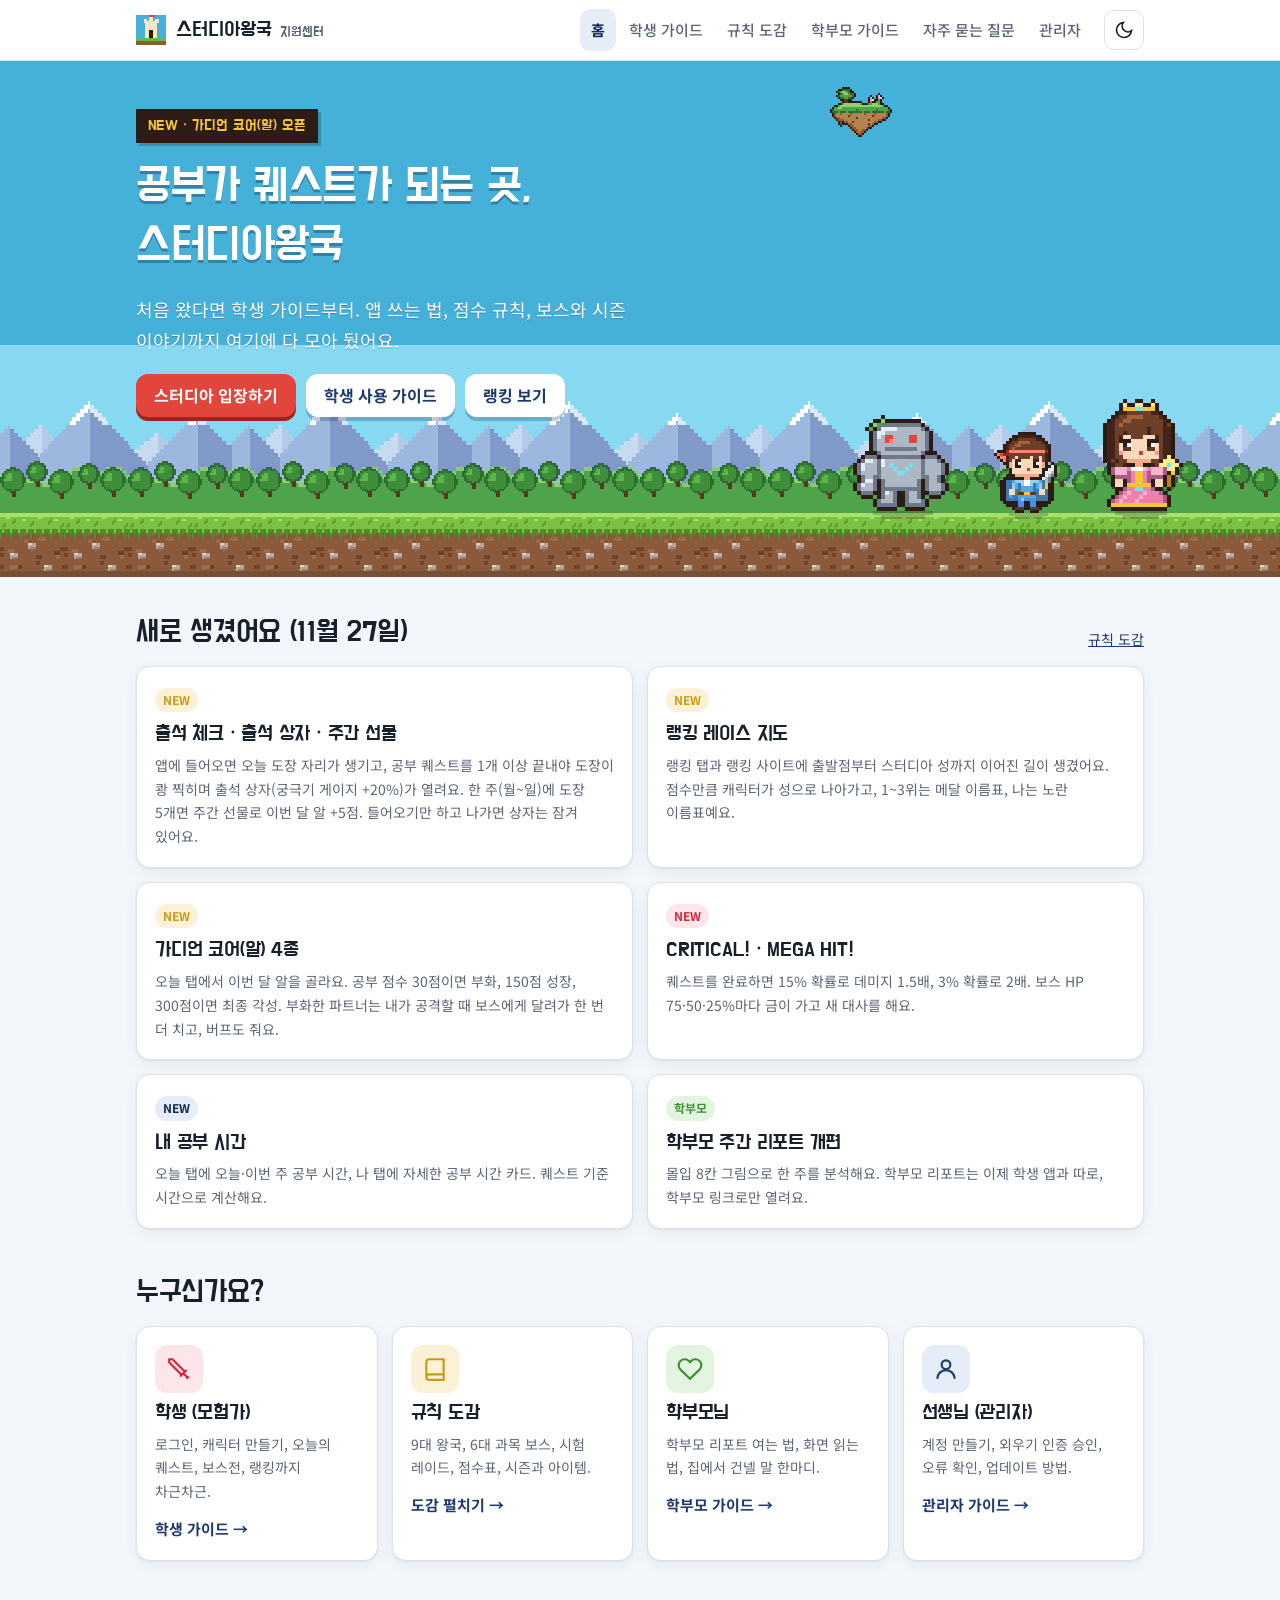
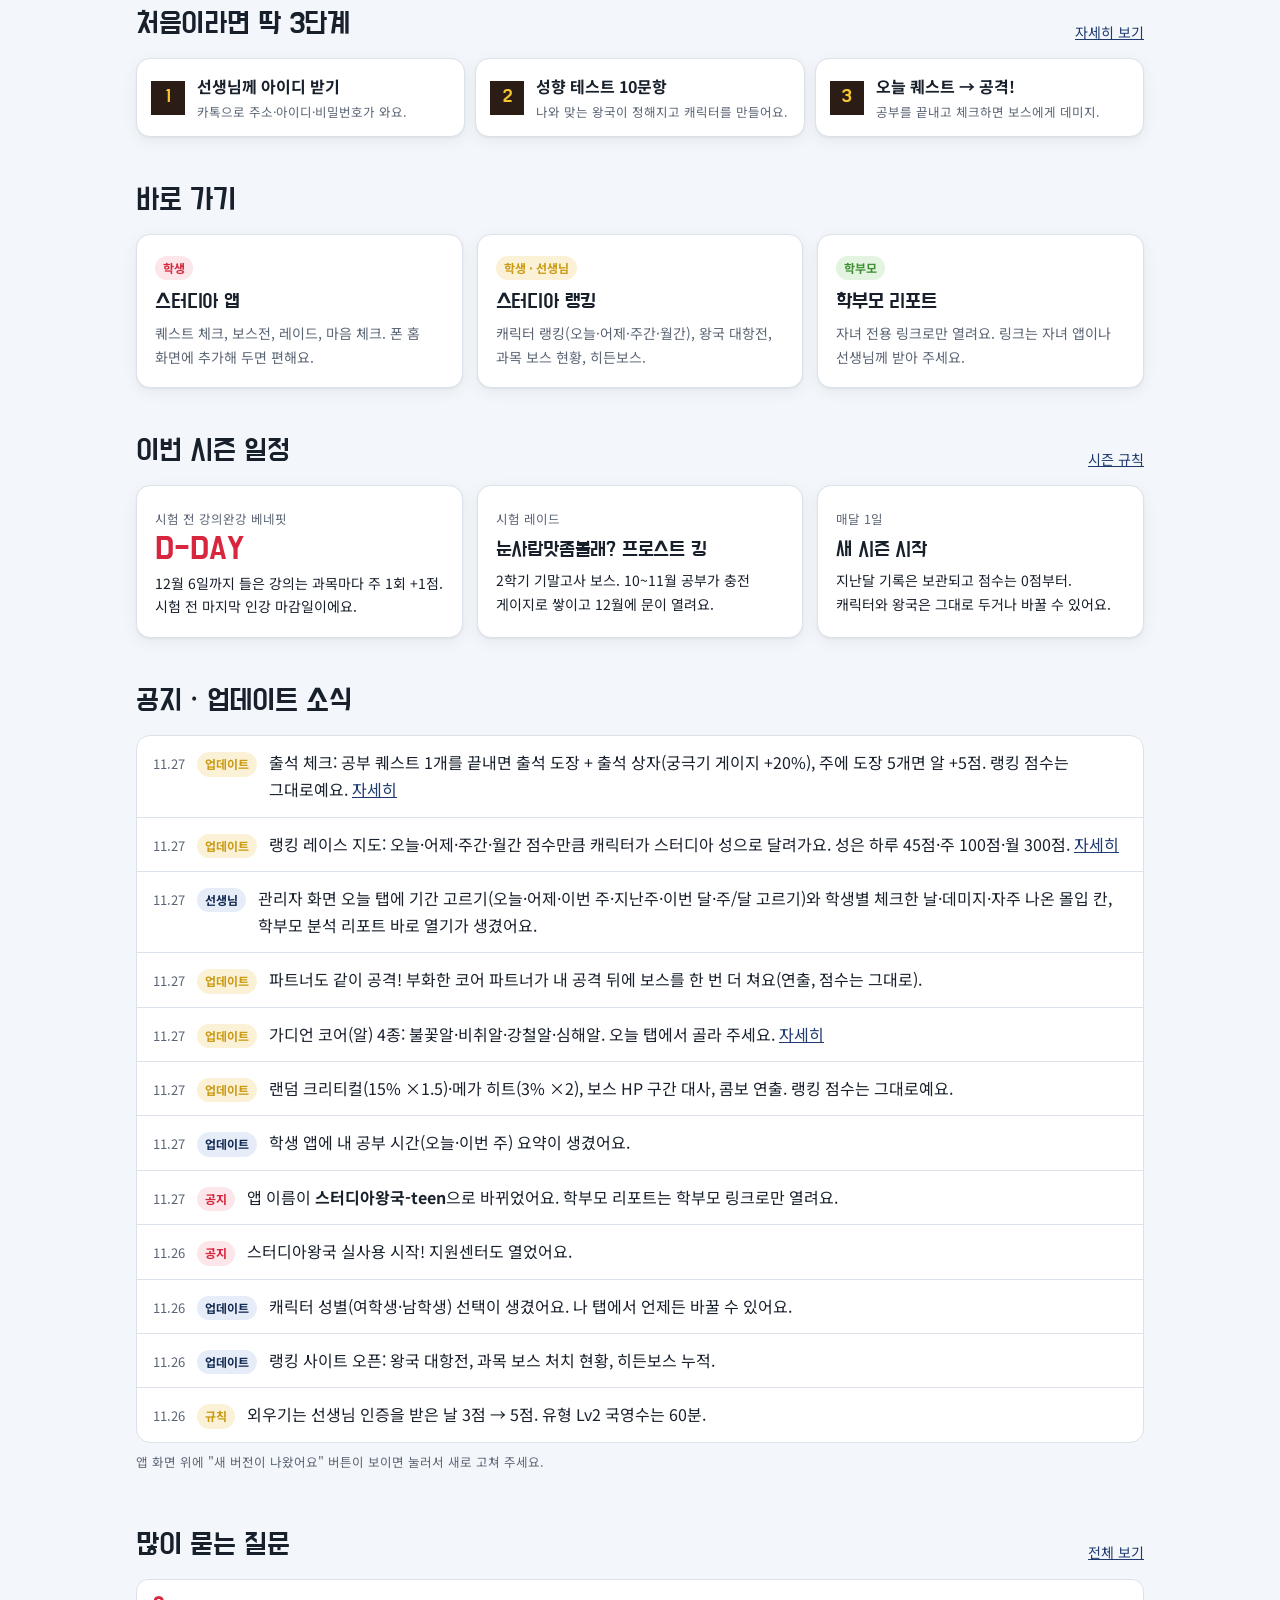
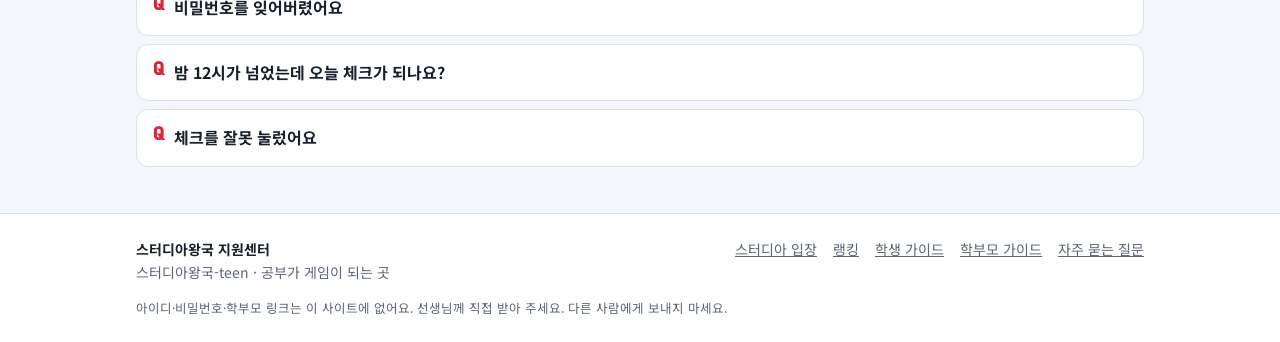
==== commit 76ef6d2b: "출석 체크: 공부 퀘스트 1개 끝내면 출석 도장·출석 상자(게이지 +20%), 주 5도장이면 알 +5점 + 모든 안내 사이트 갱신 Co-Authored-By: Claude Opus" ====
--- a/support/index.html
+++ b/support/index.html
@@ -43,9 +43,10 @@
 <main class="wrap">
 
   <section aria-labelledby="new">
-    <div class="sec-head"><h2 id="new">새로 생겼어요 (11월 27일)</h2><a href="rules.html#core">규칙 도감</a></div>
+    <div class="sec-head"><h2 id="new">새로 생겼어요 (11월 27일)</h2><a href="rules.html#attend">규칙 도감</a></div>
     <div class="grid g2">
-      <a class="card" href="student.html#rank"><span class="tag gold">NEW</span><h3 style="margin-top:8px">랭킹 레이스 지도</h3><p class="small muted">랭킹 탭과 랭킹 사이트에 출발점부터 스터디아 성까지 이어진 길이 생겼어요. 랭킹 사이트에서는 오늘·이번 주·이번 달 지도 3개를 한 번에 봐요. 점수만큼 캐릭터가 성으로 나아가고, 1~3위는 메달 이름표, 나는 노란 이름표예요.</p></a>
+      <a class="card" href="student.html#attend"><span class="tag gold">NEW</span><h3 style="margin-top:8px">출석 체크 · 출석 상자 · 주간 선물</h3><p class="small muted">앱에 들어오면 오늘 도장 자리가 생기고, 공부 퀘스트를 1개 이상 끝내야 도장이 쾅 찍히며 출석 상자(궁극기 게이지 +20%)가 열려요. 한 주(월~일)에 도장 5개면 주간 선물로 이번 달 알 +5점. 들어오기만 하고 나가면 상자는 잠겨 있어요.</p></a>
+      <a class="card" href="student.html#rank"><span class="tag gold">NEW</span><h3 style="margin-top:8px">랭킹 레이스 지도</h3><p class="small muted">랭킹 탭과 랭킹 사이트에 출발점부터 스터디아 성까지 이어진 길이 생겼어요. 점수만큼 캐릭터가 성으로 나아가고, 1~3위는 메달 이름표, 나는 노란 이름표예요.</p></a>
       <a class="card" href="student.html#core"><span class="tag gold">NEW</span><h3 style="margin-top:8px">가디언 코어(알) 4종</h3><p class="small muted">오늘 탭에서 이번 달 알을 골라요. 공부 점수 30점이면 부화, 150점 성장, 300점이면 최종 각성. 부화한 파트너는 내가 공격할 때 보스에게 달려가 한 번 더 치고, 버프도 줘요.</p></a>
       <a class="card" href="student.html#boss"><span class="tag red">NEW</span><h3 style="margin-top:8px">CRITICAL! · MEGA HIT!</h3><p class="small muted">퀘스트를 완료하면 15% 확률로 데미지 1.5배, 3% 확률로 2배. 보스 HP 75·50·25%마다 금이 가고 새 대사를 해요.</p></a>
       <a class="card" href="student.html#me"><span class="tag">NEW</span><h3 style="margin-top:8px">내 공부 시간</h3><p class="small muted">오늘 탭에 오늘·이번 주 공부 시간, 나 탭에 자세한 공부 시간 카드. 퀘스트 기준 시간으로 계산해요.</p></a>
@@ -137,7 +138,7 @@
   <section aria-labelledby="news">
     <div class="sec-head"><h2 id="news">공지 · 업데이트 소식</h2></div>
     <ul class="list">
-      <li><span class="date">11.27</span><span class="tag gold">업데이트</span><span>랭킹 사이트 스터디아 레이스: 오늘·이번 주·이번 달 지도 3개를 한 번에 봐요.</span></li>
+      <li><span class="date">11.27</span><span class="tag gold">업데이트</span><span>출석 체크: 공부 퀘스트 1개를 끝내면 출석 도장 + 출석 상자(궁극기 게이지 +20%), 주에 도장 5개면 알 +5점. 랭킹 점수는 그대로예요. <a href="student.html#attend">자세히</a></span></li>
       <li><span class="date">11.27</span><span class="tag gold">업데이트</span><span>랭킹 레이스 지도: 오늘·어제·주간·월간 점수만큼 캐릭터가 스터디아 성으로 달려가요. 성은 하루 45점·주 100점·월 300점. <a href="student.html#rank">자세히</a></span></li>
       <li><span class="date">11.27</span><span class="tag">선생님</span><span>관리자 화면 오늘 탭에 기간 고르기(오늘·어제·이번 주·지난주·이번 달·주/달 고르기)와 학생별 체크한 날·데미지·자주 나온 몰입 칸, 학부모 분석 리포트 바로 열기가 생겼어요.</span></li>
       <li><span class="date">11.27</span><span class="tag gold">업데이트</span><span>파트너도 같이 공격! 부화한 코어 파트너가 내 공격 뒤에 보스를 한 번 더 쳐요(연출, 점수는 그대로).</span></li>
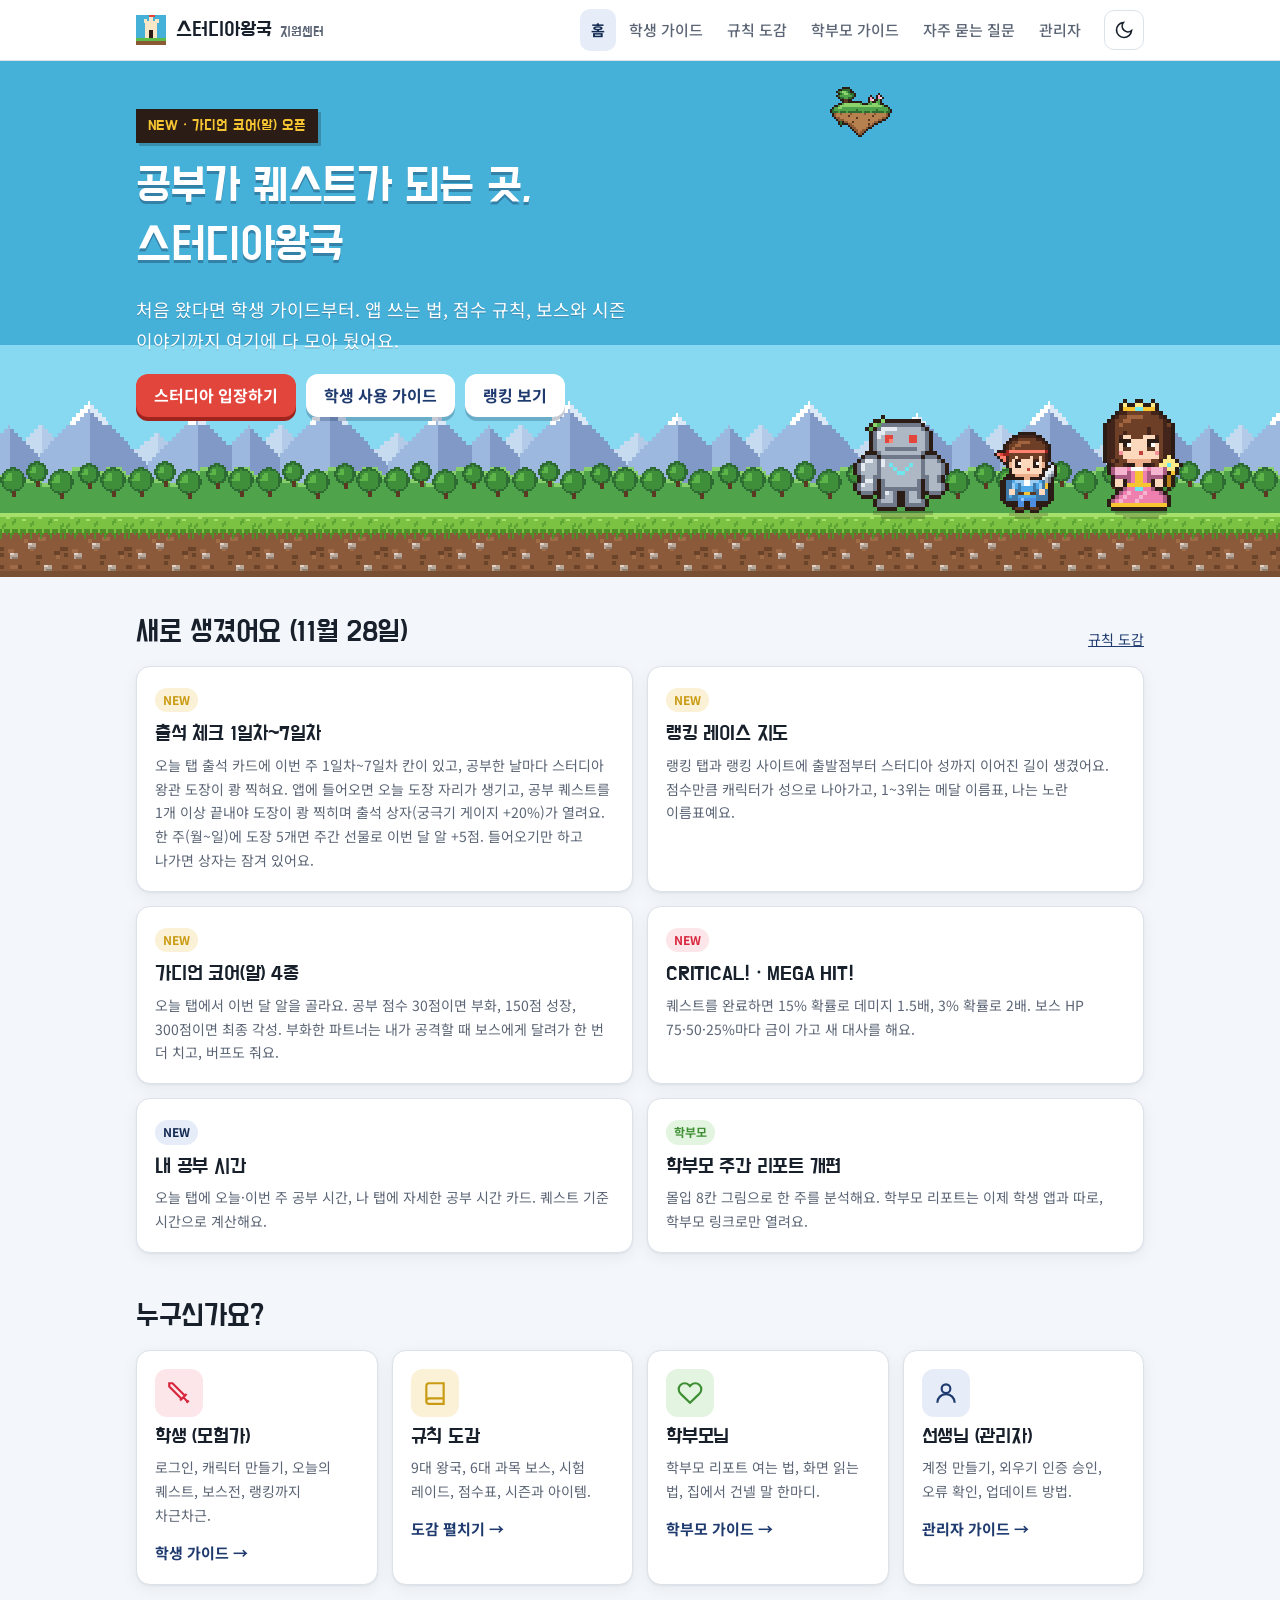
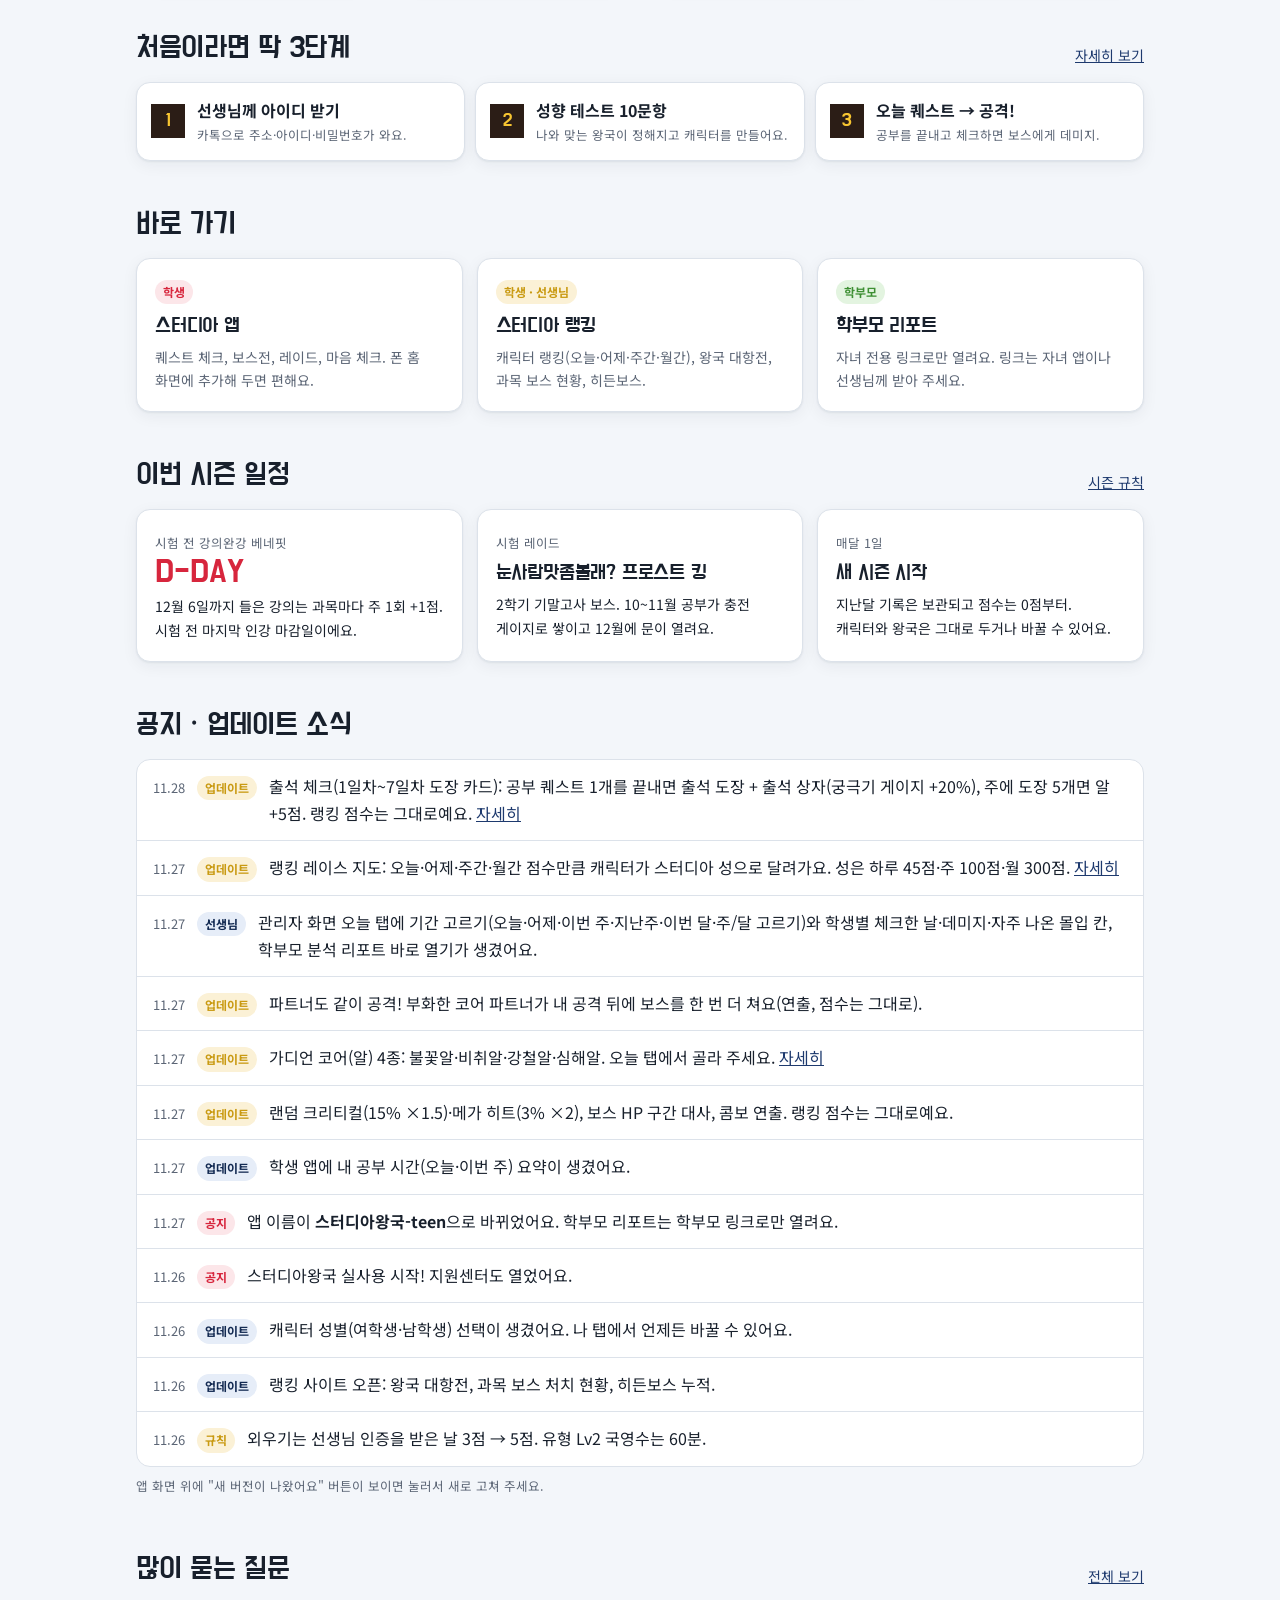
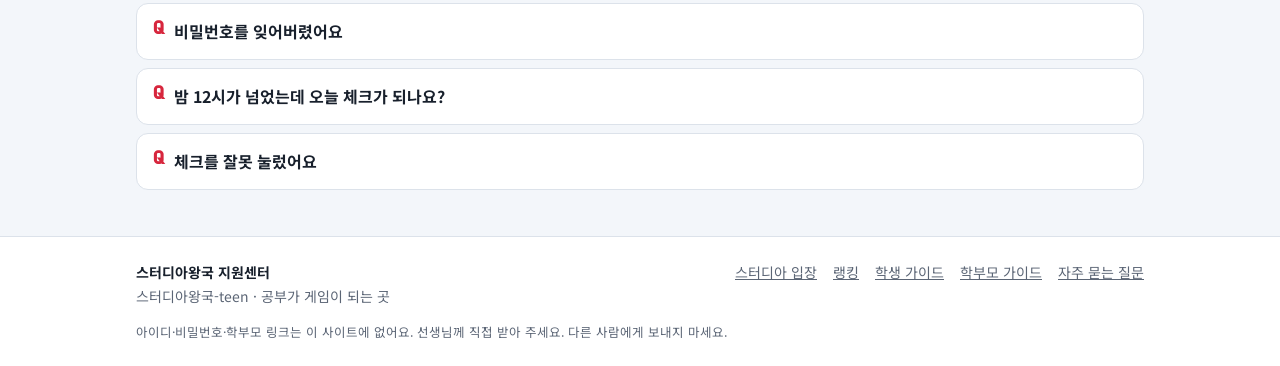
==== commit ffe9b0b2: "출석 카드를 1일차~7일차 칸 + 스터디아 왕관 도장(art.js stamp·bolt)으로 바꾸고 도장 쾅 연출, 안내 사이트 11/28 기준 갱신 Co-Authored-By: C" ====
--- a/support/index.html
+++ b/support/index.html
@@ -43,9 +43,9 @@
 <main class="wrap">
 
   <section aria-labelledby="new">
-    <div class="sec-head"><h2 id="new">새로 생겼어요 (11월 27일)</h2><a href="rules.html#attend">규칙 도감</a></div>
+    <div class="sec-head"><h2 id="new">새로 생겼어요 (11월 28일)</h2><a href="rules.html#attend">규칙 도감</a></div>
     <div class="grid g2">
-      <a class="card" href="student.html#attend"><span class="tag gold">NEW</span><h3 style="margin-top:8px">출석 체크 · 출석 상자 · 주간 선물</h3><p class="small muted">앱에 들어오면 오늘 도장 자리가 생기고, 공부 퀘스트를 1개 이상 끝내야 도장이 쾅 찍히며 출석 상자(궁극기 게이지 +20%)가 열려요. 한 주(월~일)에 도장 5개면 주간 선물로 이번 달 알 +5점. 들어오기만 하고 나가면 상자는 잠겨 있어요.</p></a>
+      <a class="card" href="student.html#attend"><span class="tag gold">NEW</span><h3 style="margin-top:8px">출석 체크 1일차~7일차</h3><p class="small muted">오늘 탭 출석 카드에 이번 주 1일차~7일차 칸이 있고, 공부한 날마다 스터디아 왕관 도장이 쾅 찍혀요. 앱에 들어오면 오늘 도장 자리가 생기고, 공부 퀘스트를 1개 이상 끝내야 도장이 쾅 찍히며 출석 상자(궁극기 게이지 +20%)가 열려요. 한 주(월~일)에 도장 5개면 주간 선물로 이번 달 알 +5점. 들어오기만 하고 나가면 상자는 잠겨 있어요.</p></a>
       <a class="card" href="student.html#rank"><span class="tag gold">NEW</span><h3 style="margin-top:8px">랭킹 레이스 지도</h3><p class="small muted">랭킹 탭과 랭킹 사이트에 출발점부터 스터디아 성까지 이어진 길이 생겼어요. 점수만큼 캐릭터가 성으로 나아가고, 1~3위는 메달 이름표, 나는 노란 이름표예요.</p></a>
       <a class="card" href="student.html#core"><span class="tag gold">NEW</span><h3 style="margin-top:8px">가디언 코어(알) 4종</h3><p class="small muted">오늘 탭에서 이번 달 알을 골라요. 공부 점수 30점이면 부화, 150점 성장, 300점이면 최종 각성. 부화한 파트너는 내가 공격할 때 보스에게 달려가 한 번 더 치고, 버프도 줘요.</p></a>
       <a class="card" href="student.html#boss"><span class="tag red">NEW</span><h3 style="margin-top:8px">CRITICAL! · MEGA HIT!</h3><p class="small muted">퀘스트를 완료하면 15% 확률로 데미지 1.5배, 3% 확률로 2배. 보스 HP 75·50·25%마다 금이 가고 새 대사를 해요.</p></a>
@@ -138,7 +138,7 @@
   <section aria-labelledby="news">
     <div class="sec-head"><h2 id="news">공지 · 업데이트 소식</h2></div>
     <ul class="list">
-      <li><span class="date">11.27</span><span class="tag gold">업데이트</span><span>출석 체크: 공부 퀘스트 1개를 끝내면 출석 도장 + 출석 상자(궁극기 게이지 +20%), 주에 도장 5개면 알 +5점. 랭킹 점수는 그대로예요. <a href="student.html#attend">자세히</a></span></li>
+      <li><span class="date">11.28</span><span class="tag gold">업데이트</span><span>출석 체크(1일차~7일차 도장 카드): 공부 퀘스트 1개를 끝내면 출석 도장 + 출석 상자(궁극기 게이지 +20%), 주에 도장 5개면 알 +5점. 랭킹 점수는 그대로예요. <a href="student.html#attend">자세히</a></span></li>
       <li><span class="date">11.27</span><span class="tag gold">업데이트</span><span>랭킹 레이스 지도: 오늘·어제·주간·월간 점수만큼 캐릭터가 스터디아 성으로 달려가요. 성은 하루 45점·주 100점·월 300점. <a href="student.html#rank">자세히</a></span></li>
       <li><span class="date">11.27</span><span class="tag">선생님</span><span>관리자 화면 오늘 탭에 기간 고르기(오늘·어제·이번 주·지난주·이번 달·주/달 고르기)와 학생별 체크한 날·데미지·자주 나온 몰입 칸, 학부모 분석 리포트 바로 열기가 생겼어요.</span></li>
       <li><span class="date">11.27</span><span class="tag gold">업데이트</span><span>파트너도 같이 공격! 부화한 코어 파트너가 내 공격 뒤에 보스를 한 번 더 쳐요(연출, 점수는 그대로).</span></li>
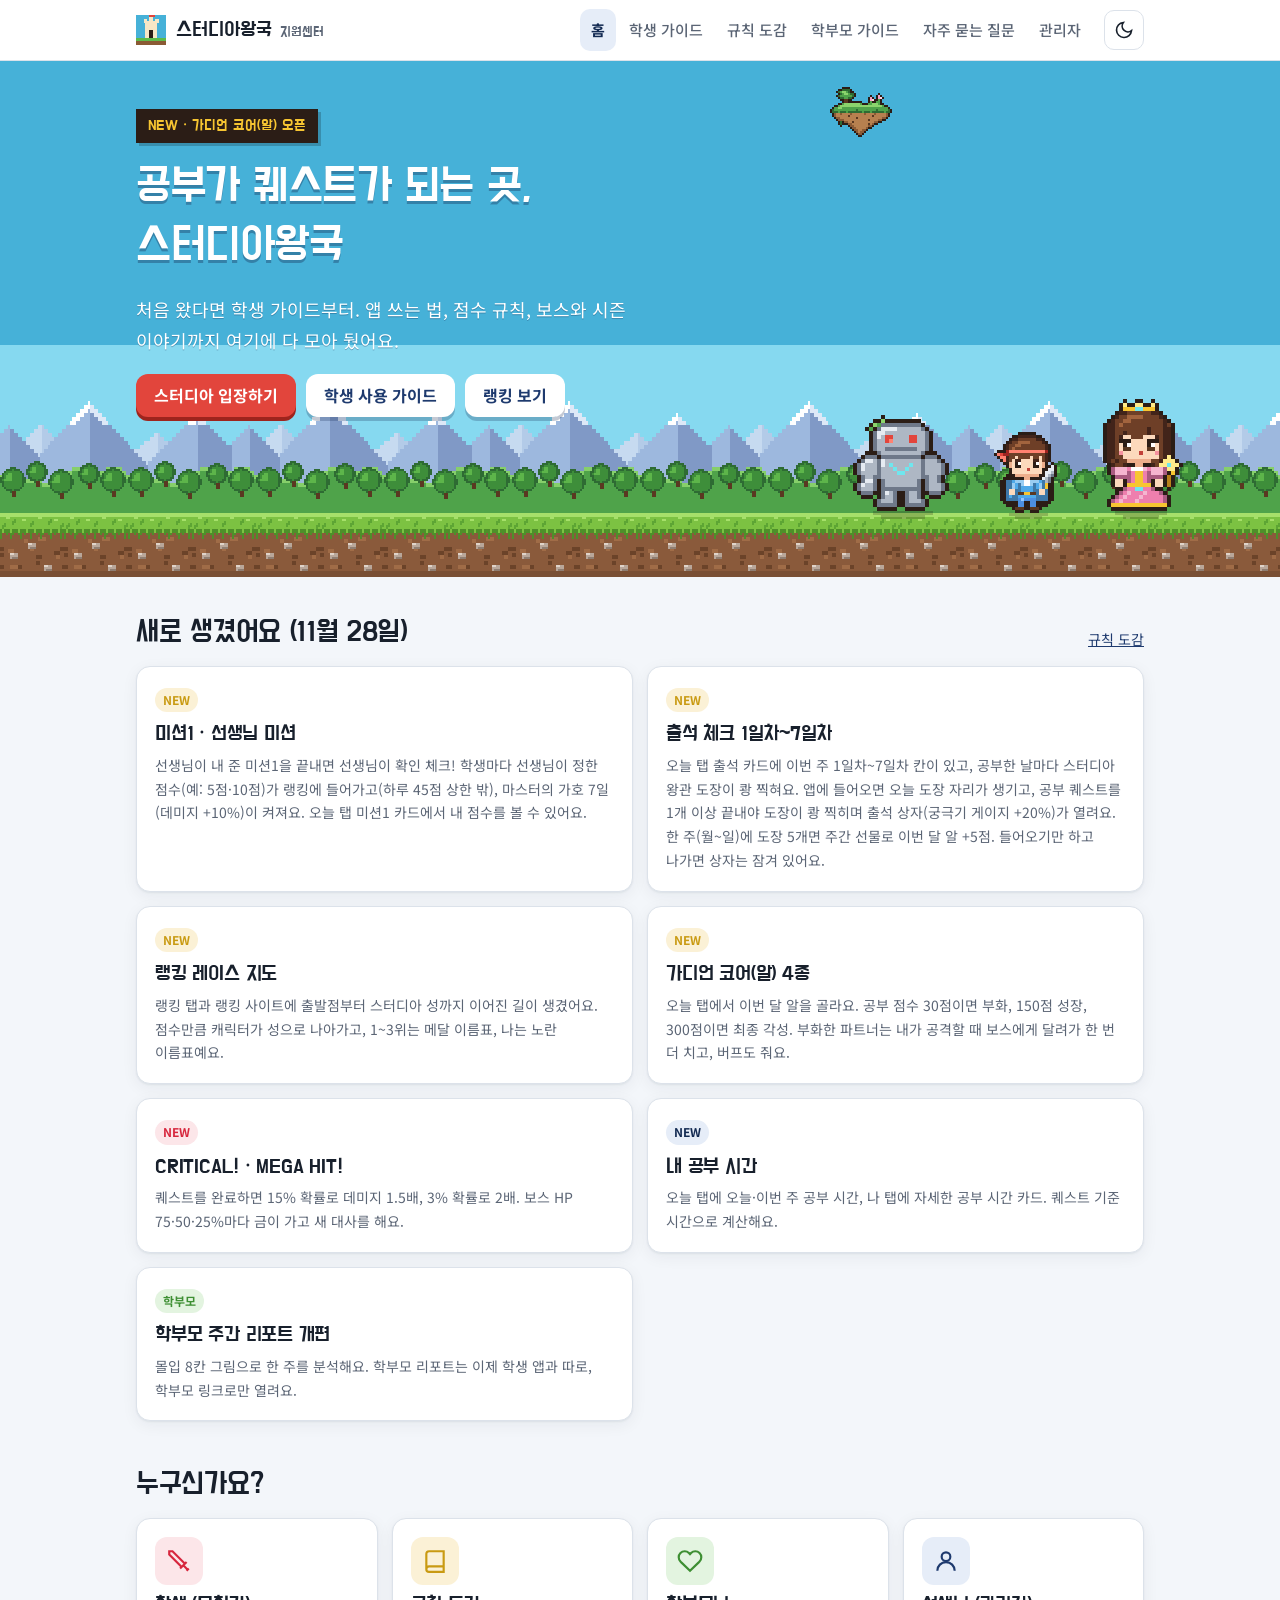
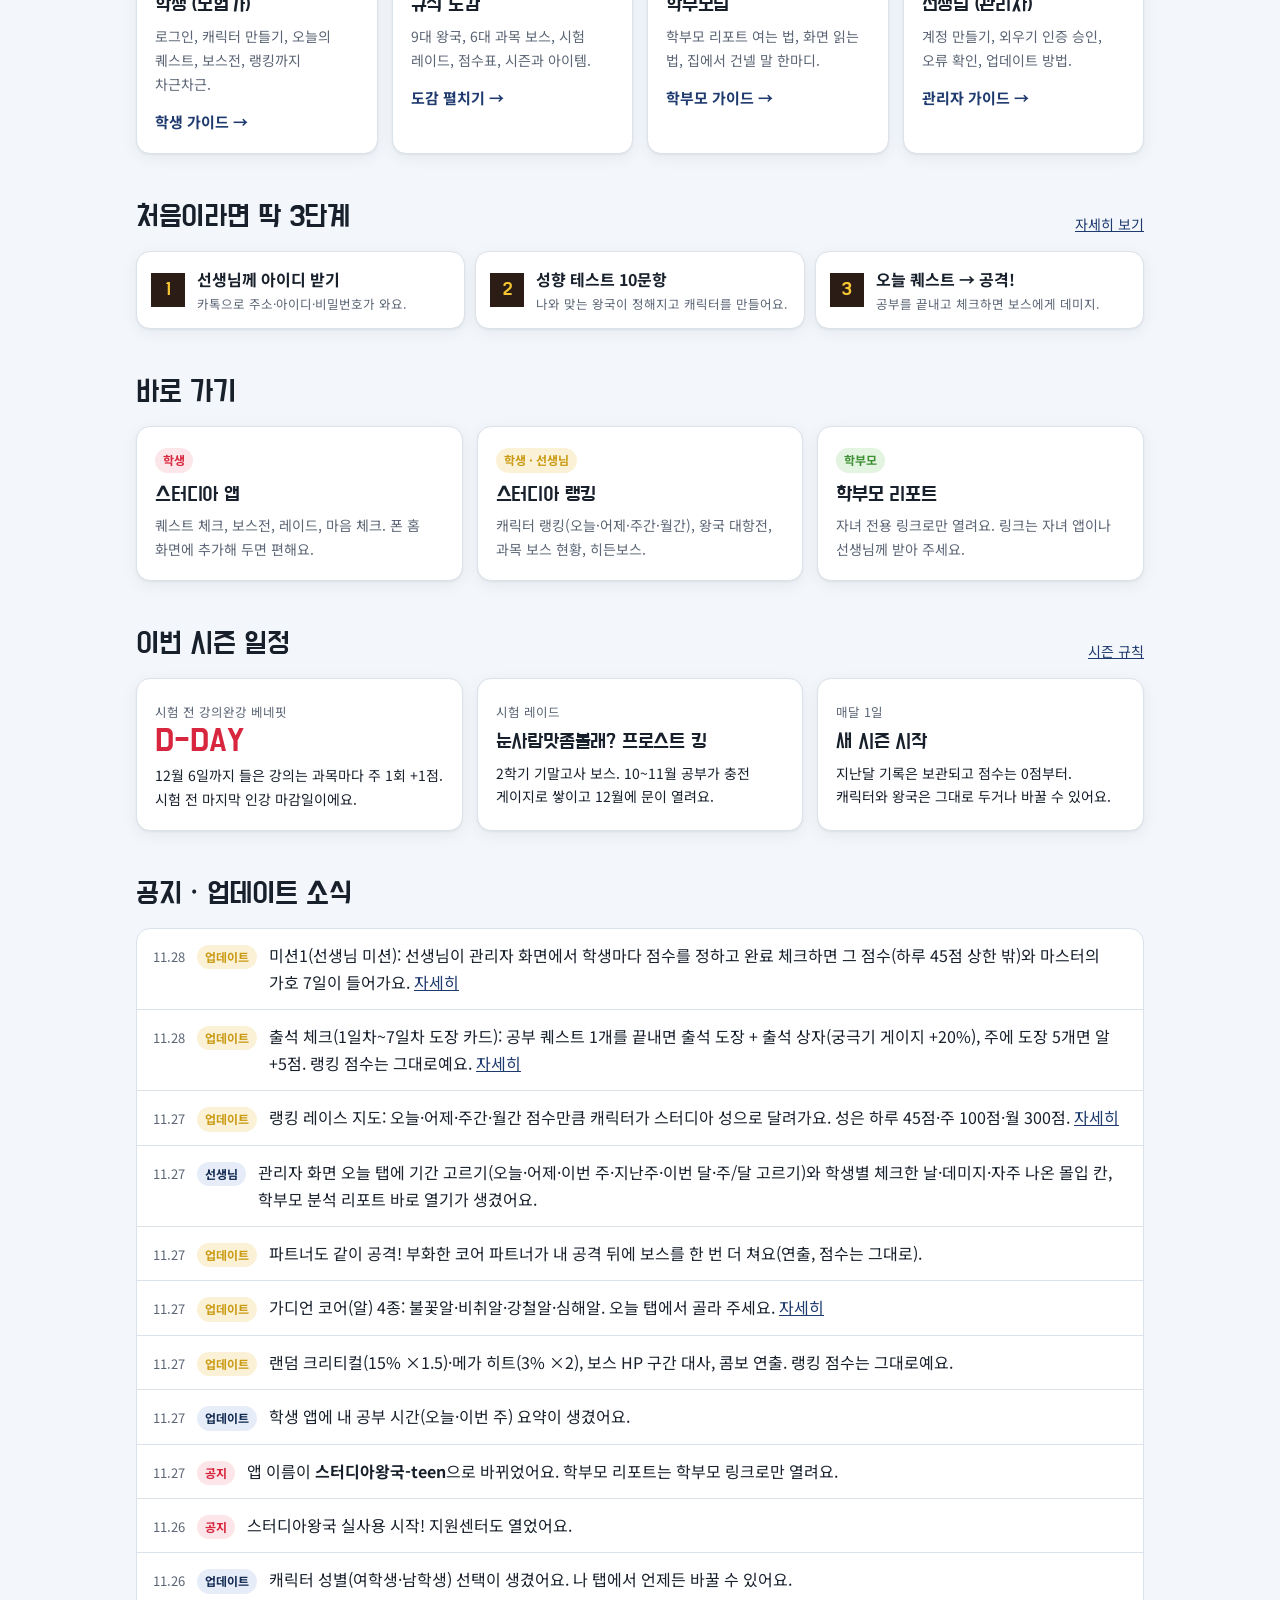
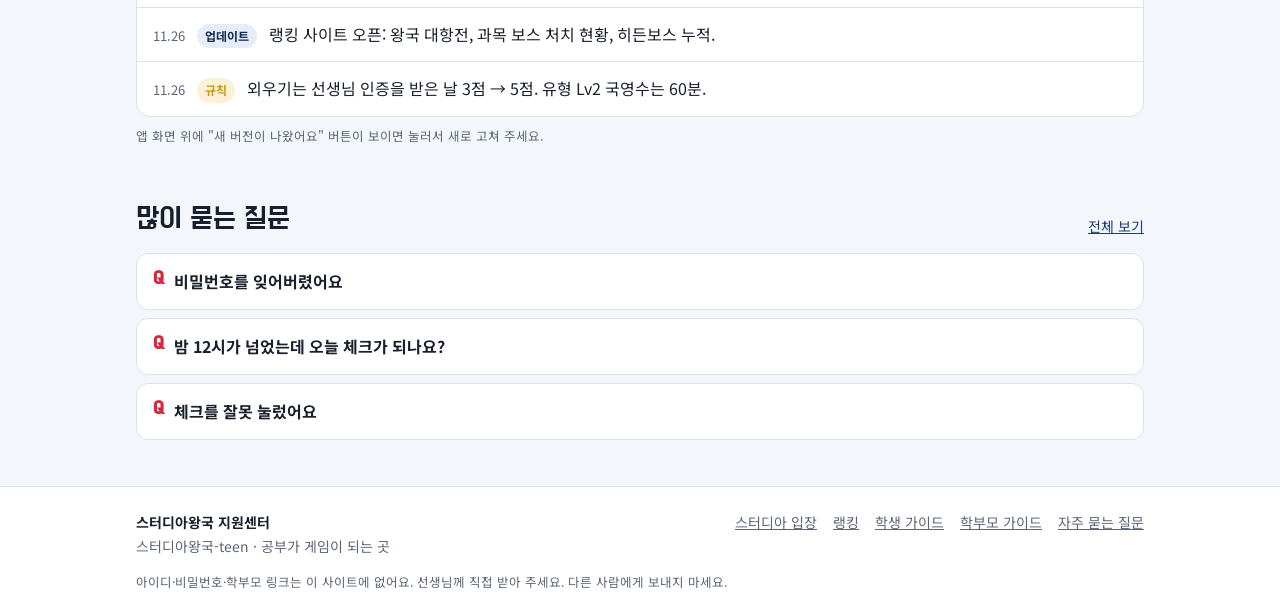
==== commit 3a12cb6a: "미션1(선생님 미션): 관리자가 학생별 점수 정하고 완료 체크하면 점수 + 마스터의 가호 7일 - Code.gs 2026.11.28-1: [미션] 시트, adminMission, " ====
--- a/support/index.html
+++ b/support/index.html
@@ -45,6 +45,7 @@
   <section aria-labelledby="new">
     <div class="sec-head"><h2 id="new">새로 생겼어요 (11월 28일)</h2><a href="rules.html#attend">규칙 도감</a></div>
     <div class="grid g2">
+      <a class="card" href="student.html#mission"><span class="tag gold">NEW</span><h3 style="margin-top:8px">미션1 · 선생님 미션</h3><p class="small muted">선생님이 내 준 미션1을 끝내면 선생님이 확인 체크! 학생마다 선생님이 정한 점수(예: 5점·10점)가 랭킹에 들어가고(하루 45점 상한 밖), 마스터의 가호 7일(데미지 +10%)이 켜져요. 오늘 탭 미션1 카드에서 내 점수를 볼 수 있어요.</p></a>
       <a class="card" href="student.html#attend"><span class="tag gold">NEW</span><h3 style="margin-top:8px">출석 체크 1일차~7일차</h3><p class="small muted">오늘 탭 출석 카드에 이번 주 1일차~7일차 칸이 있고, 공부한 날마다 스터디아 왕관 도장이 쾅 찍혀요. 앱에 들어오면 오늘 도장 자리가 생기고, 공부 퀘스트를 1개 이상 끝내야 도장이 쾅 찍히며 출석 상자(궁극기 게이지 +20%)가 열려요. 한 주(월~일)에 도장 5개면 주간 선물로 이번 달 알 +5점. 들어오기만 하고 나가면 상자는 잠겨 있어요.</p></a>
       <a class="card" href="student.html#rank"><span class="tag gold">NEW</span><h3 style="margin-top:8px">랭킹 레이스 지도</h3><p class="small muted">랭킹 탭과 랭킹 사이트에 출발점부터 스터디아 성까지 이어진 길이 생겼어요. 점수만큼 캐릭터가 성으로 나아가고, 1~3위는 메달 이름표, 나는 노란 이름표예요.</p></a>
       <a class="card" href="student.html#core"><span class="tag gold">NEW</span><h3 style="margin-top:8px">가디언 코어(알) 4종</h3><p class="small muted">오늘 탭에서 이번 달 알을 골라요. 공부 점수 30점이면 부화, 150점 성장, 300점이면 최종 각성. 부화한 파트너는 내가 공격할 때 보스에게 달려가 한 번 더 치고, 버프도 줘요.</p></a>
@@ -138,6 +139,7 @@
   <section aria-labelledby="news">
     <div class="sec-head"><h2 id="news">공지 · 업데이트 소식</h2></div>
     <ul class="list">
+      <li><span class="date">11.28</span><span class="tag gold">업데이트</span><span>미션1(선생님 미션): 선생님이 관리자 화면에서 학생마다 점수를 정하고 완료 체크하면 그 점수(하루 45점 상한 밖)와 마스터의 가호 7일이 들어가요. <a href="rules.html#mission">자세히</a></span></li>
       <li><span class="date">11.28</span><span class="tag gold">업데이트</span><span>출석 체크(1일차~7일차 도장 카드): 공부 퀘스트 1개를 끝내면 출석 도장 + 출석 상자(궁극기 게이지 +20%), 주에 도장 5개면 알 +5점. 랭킹 점수는 그대로예요. <a href="student.html#attend">자세히</a></span></li>
       <li><span class="date">11.27</span><span class="tag gold">업데이트</span><span>랭킹 레이스 지도: 오늘·어제·주간·월간 점수만큼 캐릭터가 스터디아 성으로 달려가요. 성은 하루 45점·주 100점·월 300점. <a href="student.html#rank">자세히</a></span></li>
       <li><span class="date">11.27</span><span class="tag">선생님</span><span>관리자 화면 오늘 탭에 기간 고르기(오늘·어제·이번 주·지난주·이번 달·주/달 고르기)와 학생별 체크한 날·데미지·자주 나온 몰입 칸, 학부모 분석 리포트 바로 열기가 생겼어요.</span></li>
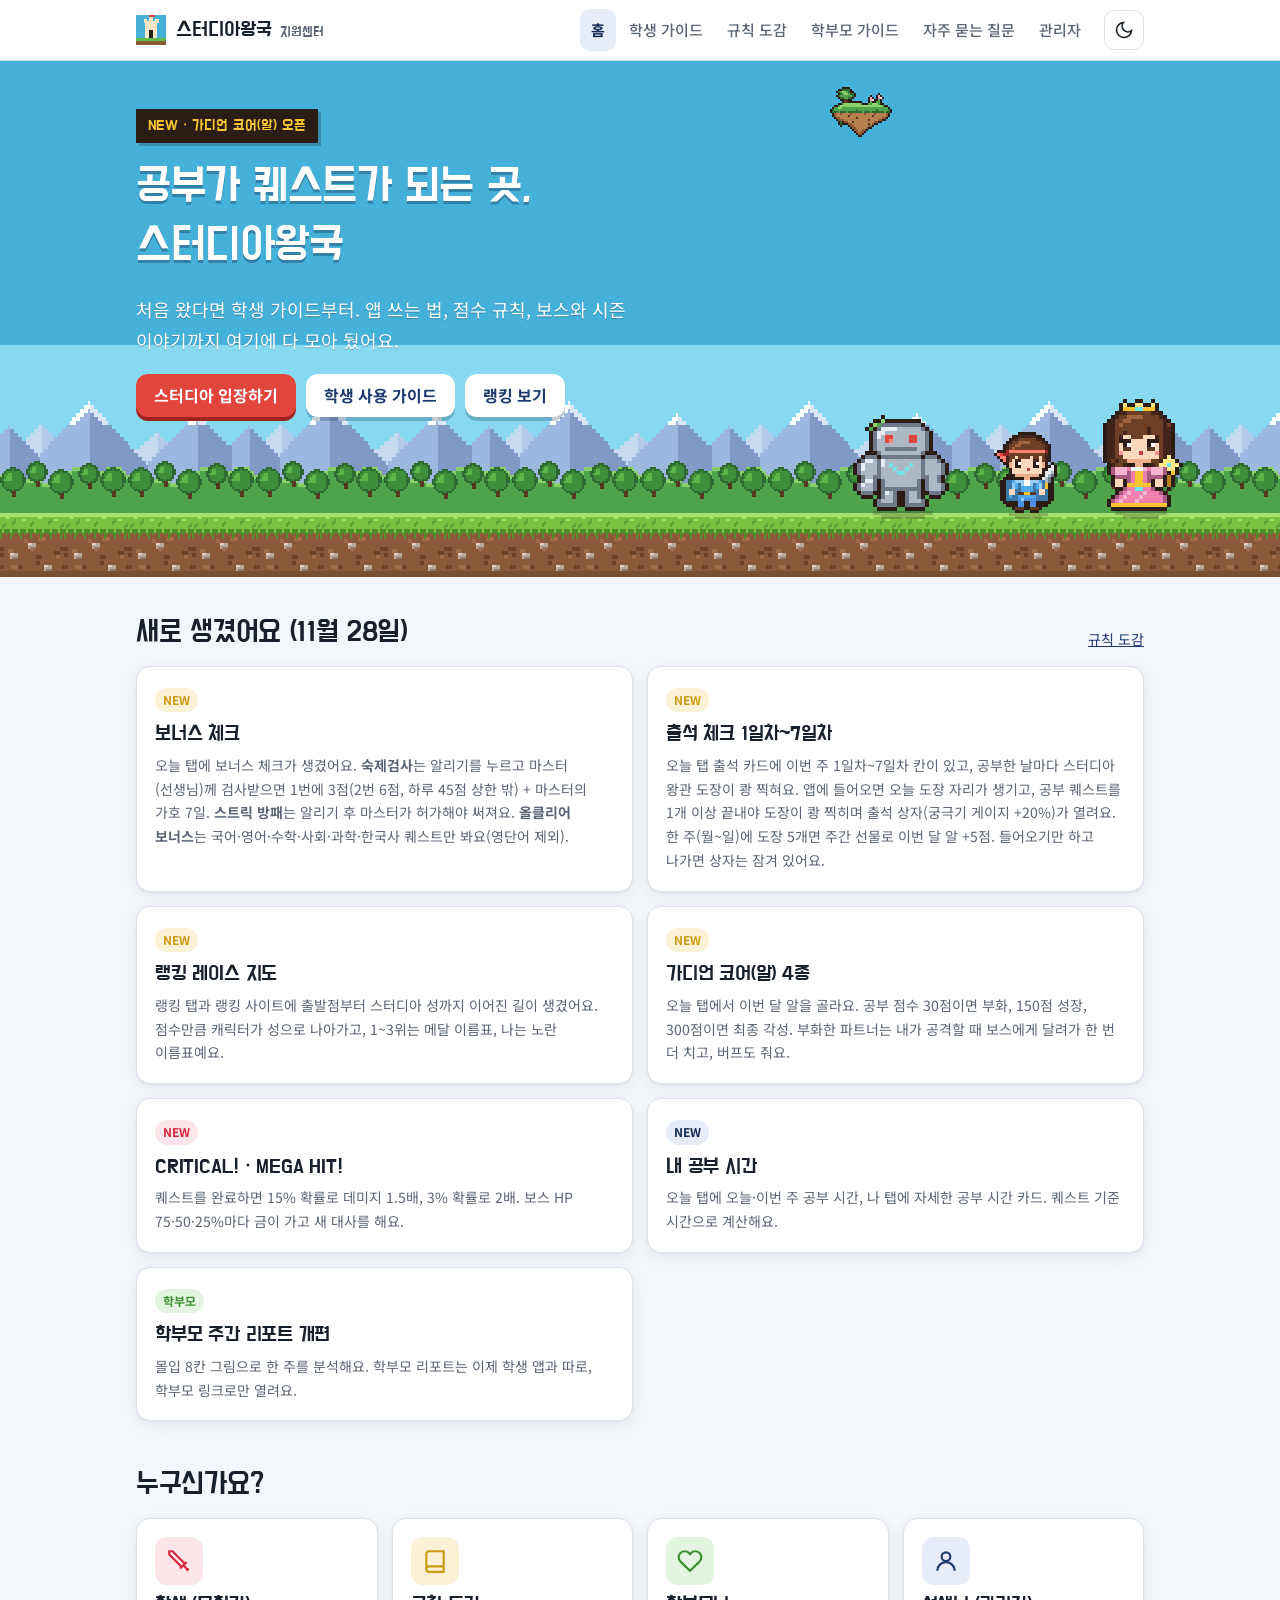
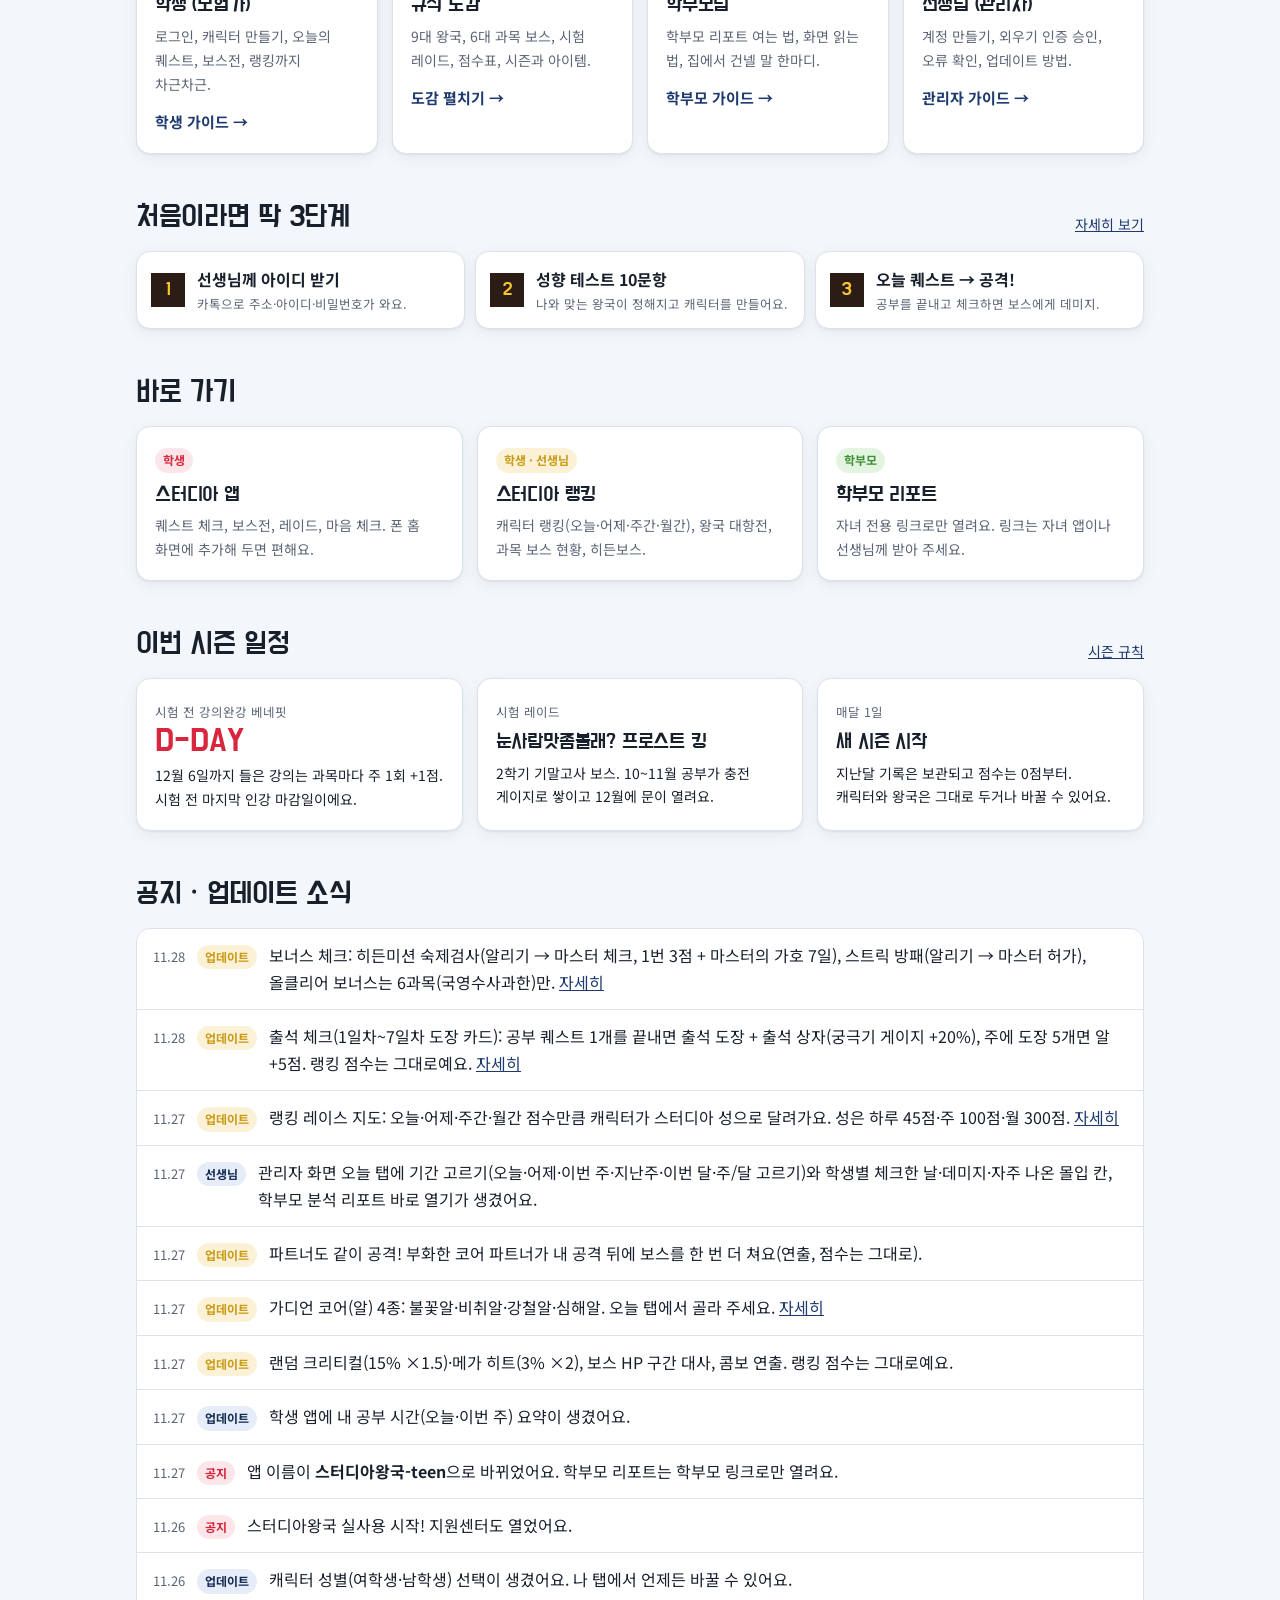
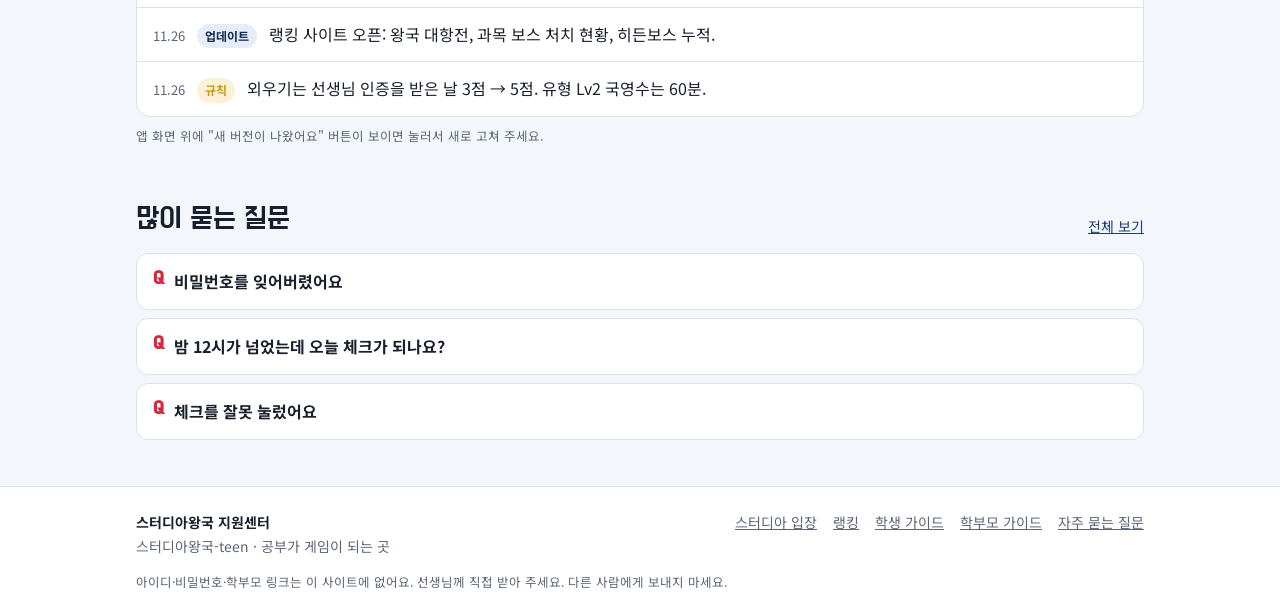
==== commit 26d0f8ee: "보너스 체크: 숙제검사 히든미션(1번 3점·횟수 설정·가호 7일), 스트릭 방패 마스터 허가제, 올클리어 6과목만 - 미션1을 '히든미션: 마스터의 가호 · 숙제검사'로: 학생은 " ====
--- a/support/index.html
+++ b/support/index.html
@@ -45,7 +45,7 @@
   <section aria-labelledby="new">
     <div class="sec-head"><h2 id="new">새로 생겼어요 (11월 28일)</h2><a href="rules.html#attend">규칙 도감</a></div>
     <div class="grid g2">
-      <a class="card" href="student.html#mission"><span class="tag gold">NEW</span><h3 style="margin-top:8px">미션1 · 선생님 미션</h3><p class="small muted">선생님이 내 준 미션1을 끝내면 선생님이 확인 체크! 학생마다 선생님이 정한 점수(예: 5점·10점)가 랭킹에 들어가고(하루 45점 상한 밖), 마스터의 가호 7일(데미지 +10%)이 켜져요. 오늘 탭 미션1 카드에서 내 점수를 볼 수 있어요.</p></a>
+      <a class="card" href="student.html#bonus"><span class="tag gold">NEW</span><h3 style="margin-top:8px">보너스 체크</h3><p class="small muted">오늘 탭에 보너스 체크가 생겼어요. <b>숙제검사</b>는 알리기를 누르고 마스터(선생님)께 검사받으면 1번에 3점(2번 6점, 하루 45점 상한 밖) + 마스터의 가호 7일. <b>스트릭 방패</b>는 알리기 후 마스터가 허가해야 써져요. <b>올클리어 보너스</b>는 국어·영어·수학·사회·과학·한국사 퀘스트만 봐요(영단어 제외).</p></a>
       <a class="card" href="student.html#attend"><span class="tag gold">NEW</span><h3 style="margin-top:8px">출석 체크 1일차~7일차</h3><p class="small muted">오늘 탭 출석 카드에 이번 주 1일차~7일차 칸이 있고, 공부한 날마다 스터디아 왕관 도장이 쾅 찍혀요. 앱에 들어오면 오늘 도장 자리가 생기고, 공부 퀘스트를 1개 이상 끝내야 도장이 쾅 찍히며 출석 상자(궁극기 게이지 +20%)가 열려요. 한 주(월~일)에 도장 5개면 주간 선물로 이번 달 알 +5점. 들어오기만 하고 나가면 상자는 잠겨 있어요.</p></a>
       <a class="card" href="student.html#rank"><span class="tag gold">NEW</span><h3 style="margin-top:8px">랭킹 레이스 지도</h3><p class="small muted">랭킹 탭과 랭킹 사이트에 출발점부터 스터디아 성까지 이어진 길이 생겼어요. 점수만큼 캐릭터가 성으로 나아가고, 1~3위는 메달 이름표, 나는 노란 이름표예요.</p></a>
       <a class="card" href="student.html#core"><span class="tag gold">NEW</span><h3 style="margin-top:8px">가디언 코어(알) 4종</h3><p class="small muted">오늘 탭에서 이번 달 알을 골라요. 공부 점수 30점이면 부화, 150점 성장, 300점이면 최종 각성. 부화한 파트너는 내가 공격할 때 보스에게 달려가 한 번 더 치고, 버프도 줘요.</p></a>
@@ -139,7 +139,7 @@
   <section aria-labelledby="news">
     <div class="sec-head"><h2 id="news">공지 · 업데이트 소식</h2></div>
     <ul class="list">
-      <li><span class="date">11.28</span><span class="tag gold">업데이트</span><span>미션1(선생님 미션): 선생님이 관리자 화면에서 학생마다 점수를 정하고 완료 체크하면 그 점수(하루 45점 상한 밖)와 마스터의 가호 7일이 들어가요. <a href="rules.html#mission">자세히</a></span></li>
+      <li><span class="date">11.28</span><span class="tag gold">업데이트</span><span>보너스 체크: 히든미션 숙제검사(알리기 → 마스터 체크, 1번 3점 + 마스터의 가호 7일), 스트릭 방패(알리기 → 마스터 허가), 올클리어 보너스는 6과목(국영수사과한)만. <a href="rules.html#bonus">자세히</a></span></li>
       <li><span class="date">11.28</span><span class="tag gold">업데이트</span><span>출석 체크(1일차~7일차 도장 카드): 공부 퀘스트 1개를 끝내면 출석 도장 + 출석 상자(궁극기 게이지 +20%), 주에 도장 5개면 알 +5점. 랭킹 점수는 그대로예요. <a href="student.html#attend">자세히</a></span></li>
       <li><span class="date">11.27</span><span class="tag gold">업데이트</span><span>랭킹 레이스 지도: 오늘·어제·주간·월간 점수만큼 캐릭터가 스터디아 성으로 달려가요. 성은 하루 45점·주 100점·월 300점. <a href="student.html#rank">자세히</a></span></li>
       <li><span class="date">11.27</span><span class="tag">선생님</span><span>관리자 화면 오늘 탭에 기간 고르기(오늘·어제·이번 주·지난주·이번 달·주/달 고르기)와 학생별 체크한 날·데미지·자주 나온 몰입 칸, 학부모 분석 리포트 바로 열기가 생겼어요.</span></li>
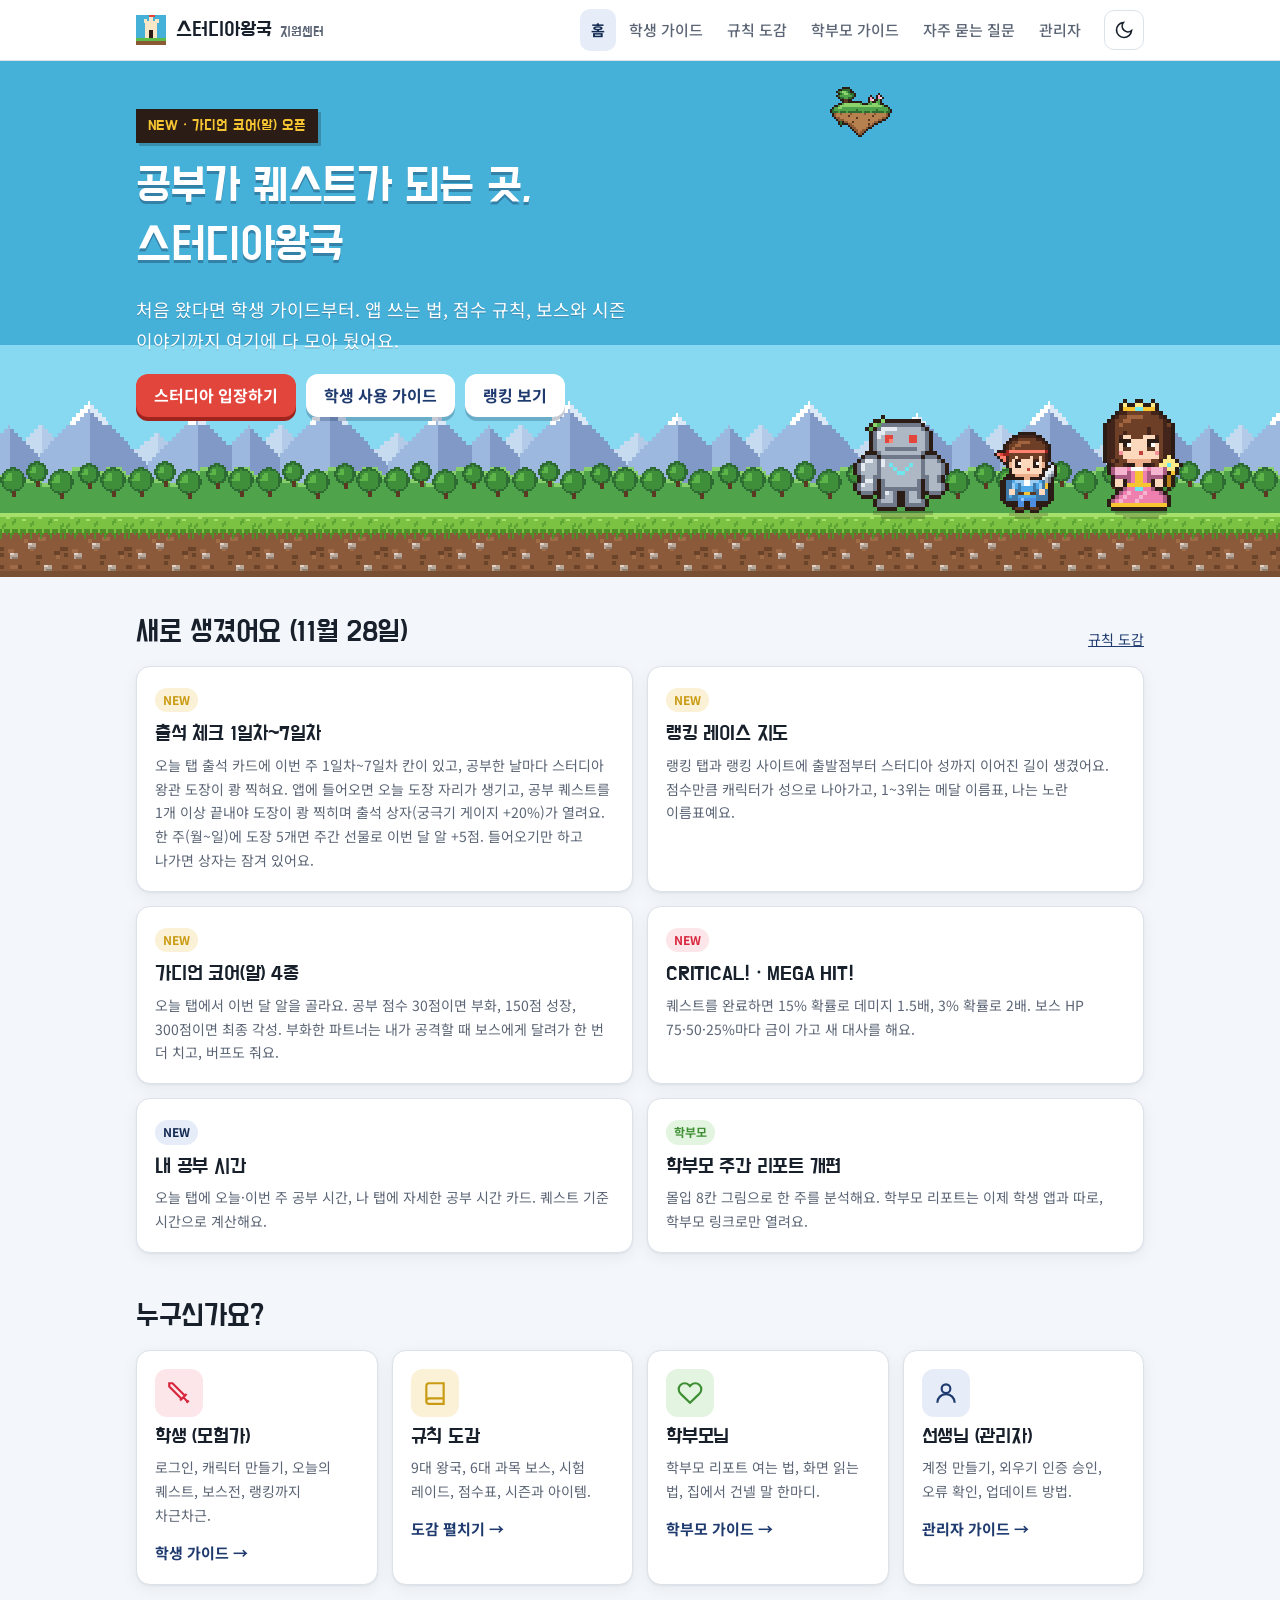
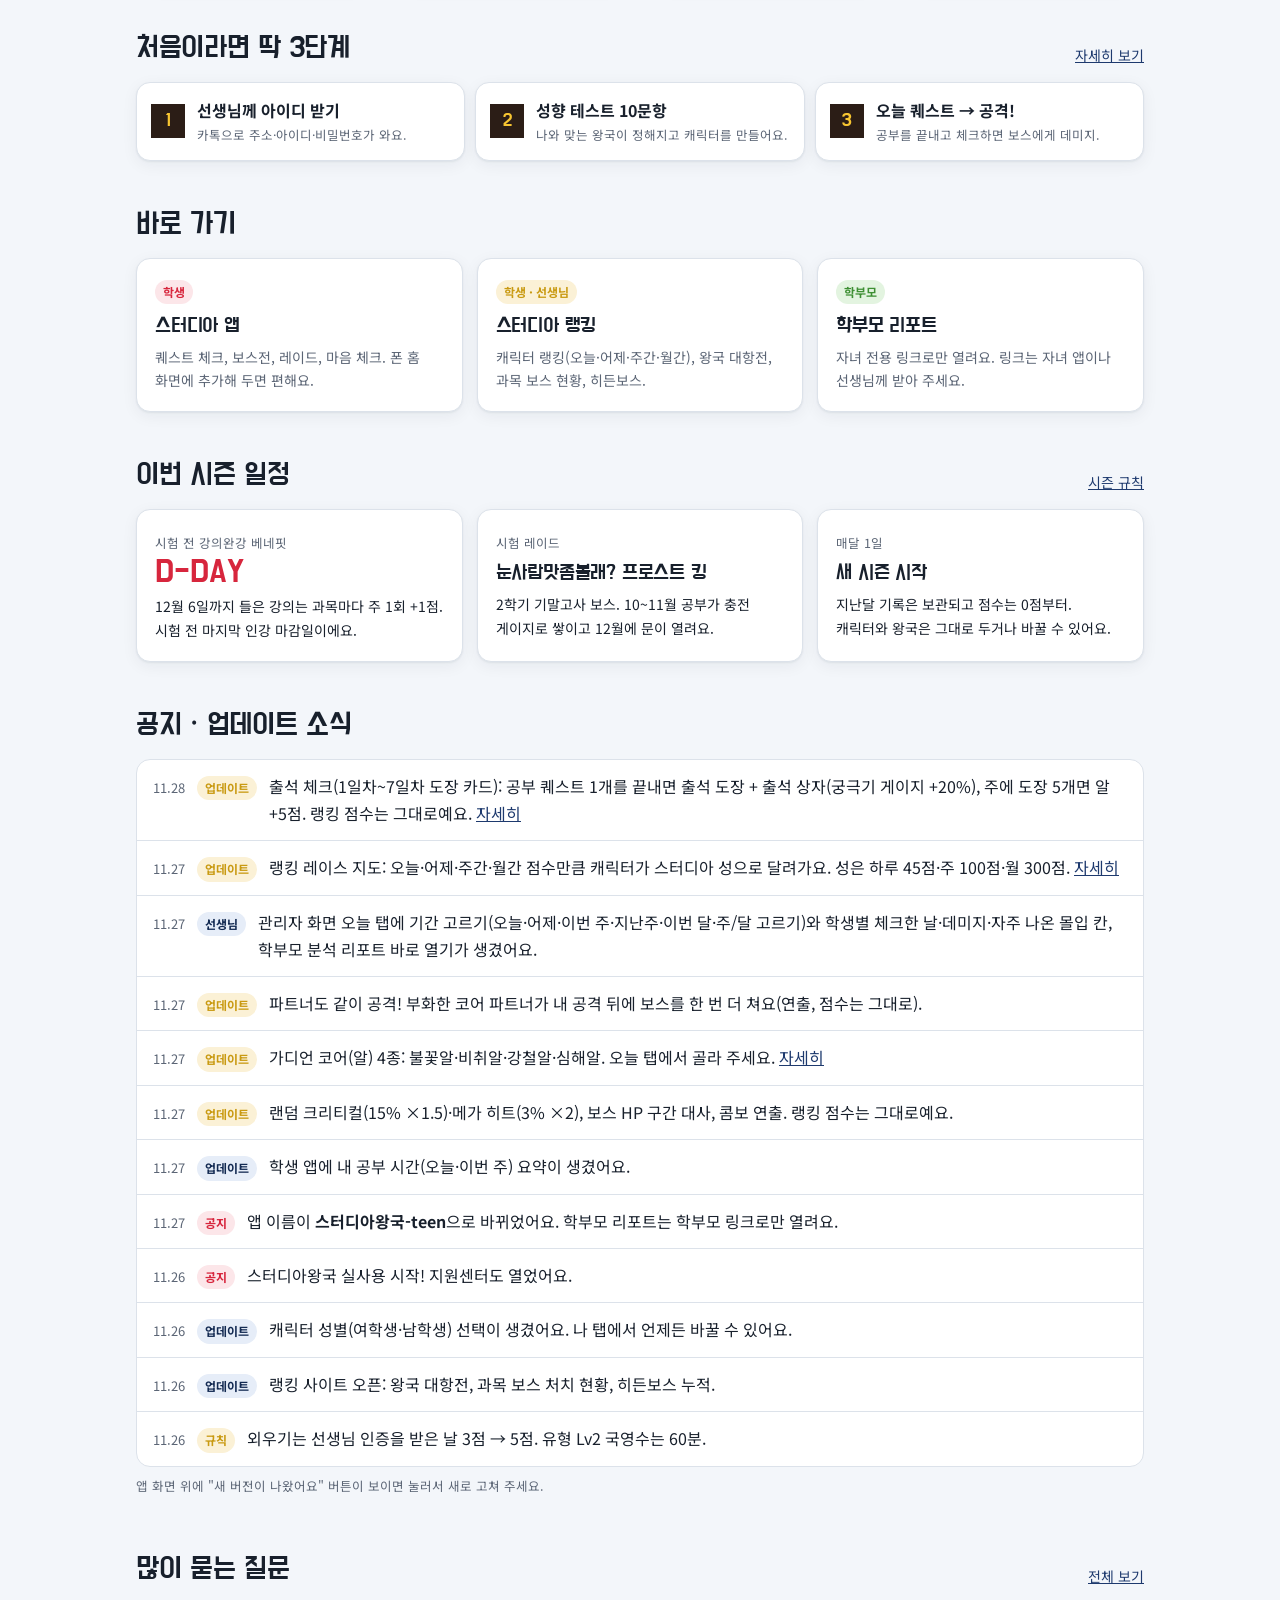
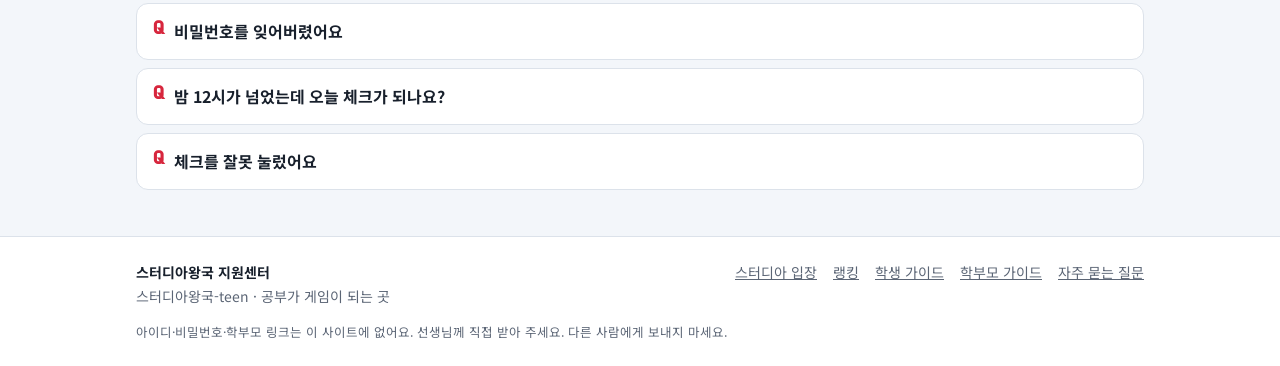
==== commit d324678d: "Merge pull request #31 from youlifeme86-spec/claude/project-thread-rpvi8n 출석 체크 1일차~7일차: 공부 1개 끝내면 왕" ====
--- a/support/index.html
+++ b/support/index.html
@@ -45,7 +45,6 @@
   <section aria-labelledby="new">
     <div class="sec-head"><h2 id="new">새로 생겼어요 (11월 28일)</h2><a href="rules.html#attend">규칙 도감</a></div>
     <div class="grid g2">
-      <a class="card" href="student.html#bonus"><span class="tag gold">NEW</span><h3 style="margin-top:8px">보너스 체크</h3><p class="small muted">오늘 탭에 보너스 체크가 생겼어요. <b>숙제검사</b>는 알리기를 누르고 마스터(선생님)께 검사받으면 1번에 3점(2번 6점, 하루 45점 상한 밖) + 마스터의 가호 7일. <b>스트릭 방패</b>는 알리기 후 마스터가 허가해야 써져요. <b>올클리어 보너스</b>는 국어·영어·수학·사회·과학·한국사 퀘스트만 봐요(영단어 제외).</p></a>
       <a class="card" href="student.html#attend"><span class="tag gold">NEW</span><h3 style="margin-top:8px">출석 체크 1일차~7일차</h3><p class="small muted">오늘 탭 출석 카드에 이번 주 1일차~7일차 칸이 있고, 공부한 날마다 스터디아 왕관 도장이 쾅 찍혀요. 앱에 들어오면 오늘 도장 자리가 생기고, 공부 퀘스트를 1개 이상 끝내야 도장이 쾅 찍히며 출석 상자(궁극기 게이지 +20%)가 열려요. 한 주(월~일)에 도장 5개면 주간 선물로 이번 달 알 +5점. 들어오기만 하고 나가면 상자는 잠겨 있어요.</p></a>
       <a class="card" href="student.html#rank"><span class="tag gold">NEW</span><h3 style="margin-top:8px">랭킹 레이스 지도</h3><p class="small muted">랭킹 탭과 랭킹 사이트에 출발점부터 스터디아 성까지 이어진 길이 생겼어요. 점수만큼 캐릭터가 성으로 나아가고, 1~3위는 메달 이름표, 나는 노란 이름표예요.</p></a>
       <a class="card" href="student.html#core"><span class="tag gold">NEW</span><h3 style="margin-top:8px">가디언 코어(알) 4종</h3><p class="small muted">오늘 탭에서 이번 달 알을 골라요. 공부 점수 30점이면 부화, 150점 성장, 300점이면 최종 각성. 부화한 파트너는 내가 공격할 때 보스에게 달려가 한 번 더 치고, 버프도 줘요.</p></a>
@@ -139,7 +138,6 @@
   <section aria-labelledby="news">
     <div class="sec-head"><h2 id="news">공지 · 업데이트 소식</h2></div>
     <ul class="list">
-      <li><span class="date">11.28</span><span class="tag gold">업데이트</span><span>보너스 체크: 히든미션 숙제검사(알리기 → 마스터 체크, 1번 3점 + 마스터의 가호 7일), 스트릭 방패(알리기 → 마스터 허가), 올클리어 보너스는 6과목(국영수사과한)만. <a href="rules.html#bonus">자세히</a></span></li>
       <li><span class="date">11.28</span><span class="tag gold">업데이트</span><span>출석 체크(1일차~7일차 도장 카드): 공부 퀘스트 1개를 끝내면 출석 도장 + 출석 상자(궁극기 게이지 +20%), 주에 도장 5개면 알 +5점. 랭킹 점수는 그대로예요. <a href="student.html#attend">자세히</a></span></li>
       <li><span class="date">11.27</span><span class="tag gold">업데이트</span><span>랭킹 레이스 지도: 오늘·어제·주간·월간 점수만큼 캐릭터가 스터디아 성으로 달려가요. 성은 하루 45점·주 100점·월 300점. <a href="student.html#rank">자세히</a></span></li>
       <li><span class="date">11.27</span><span class="tag">선생님</span><span>관리자 화면 오늘 탭에 기간 고르기(오늘·어제·이번 주·지난주·이번 달·주/달 고르기)와 학생별 체크한 날·데미지·자주 나온 몰입 칸, 학부모 분석 리포트 바로 열기가 생겼어요.</span></li>
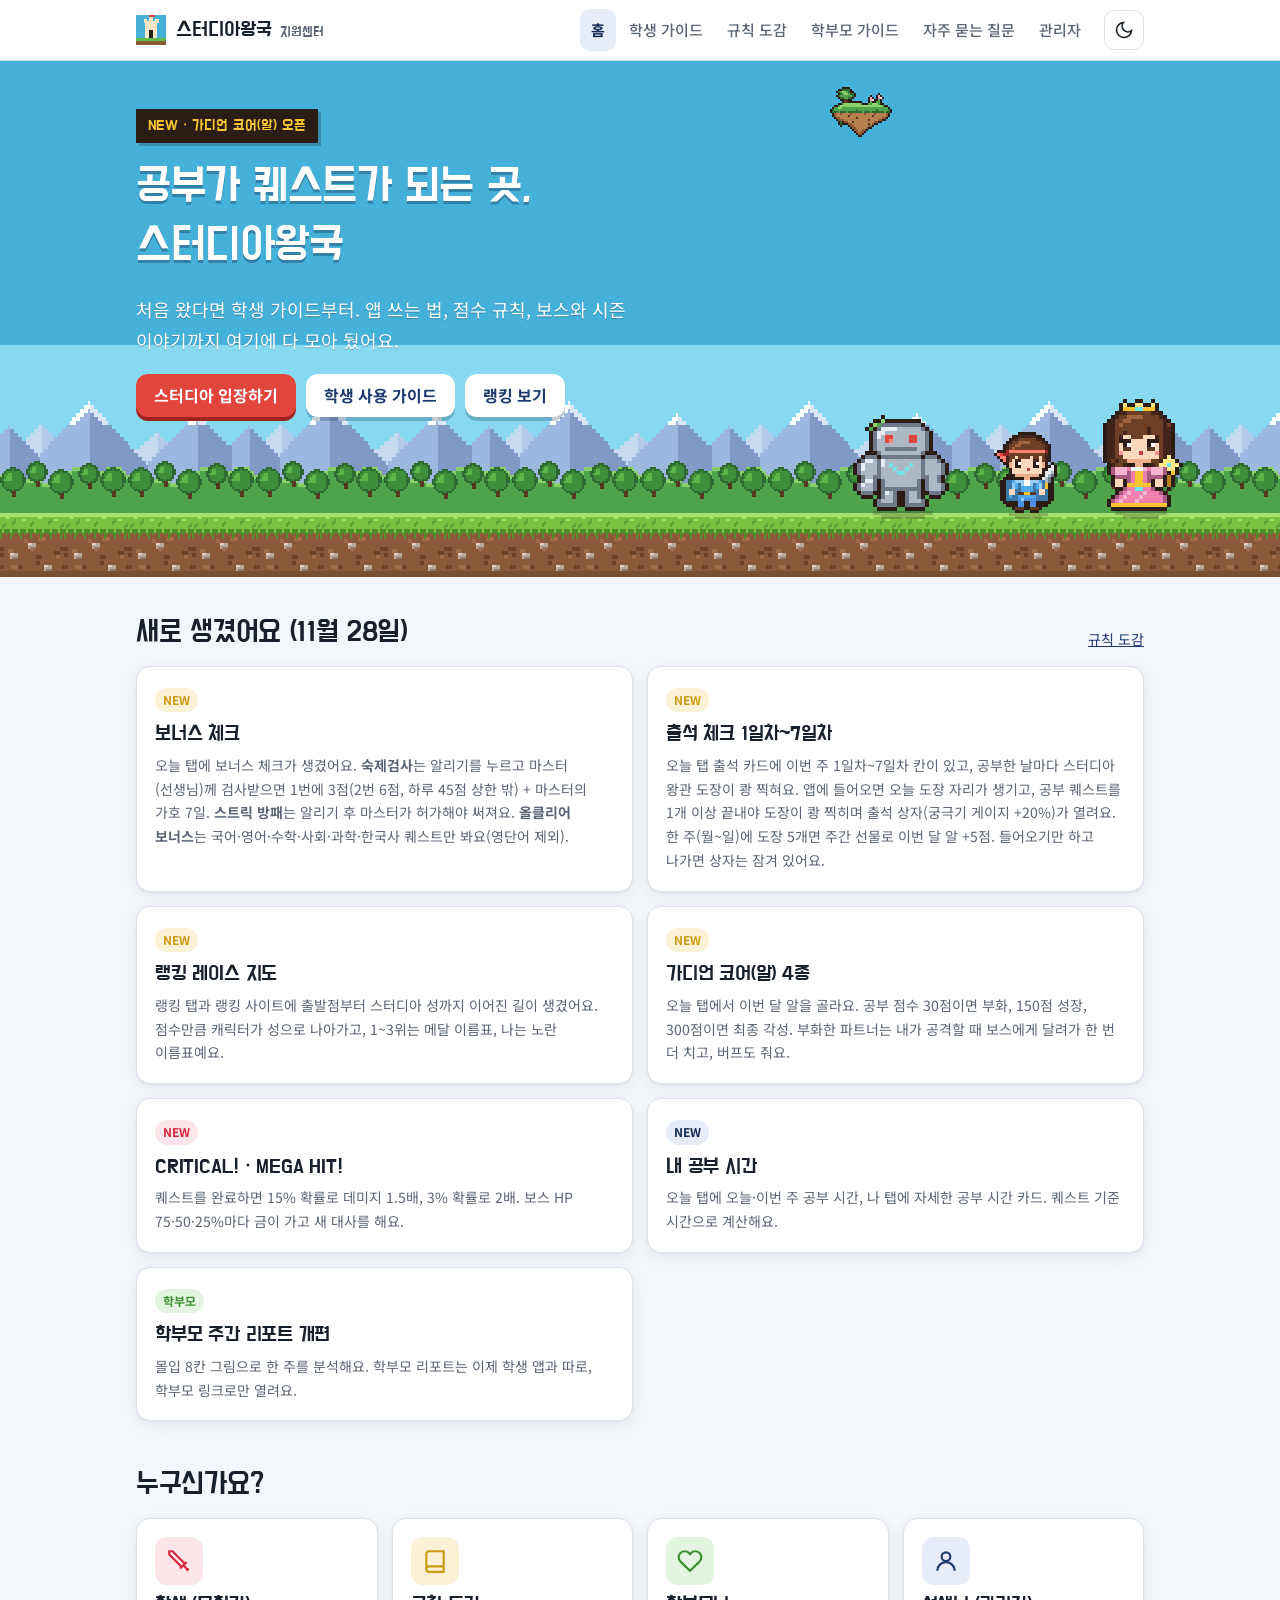
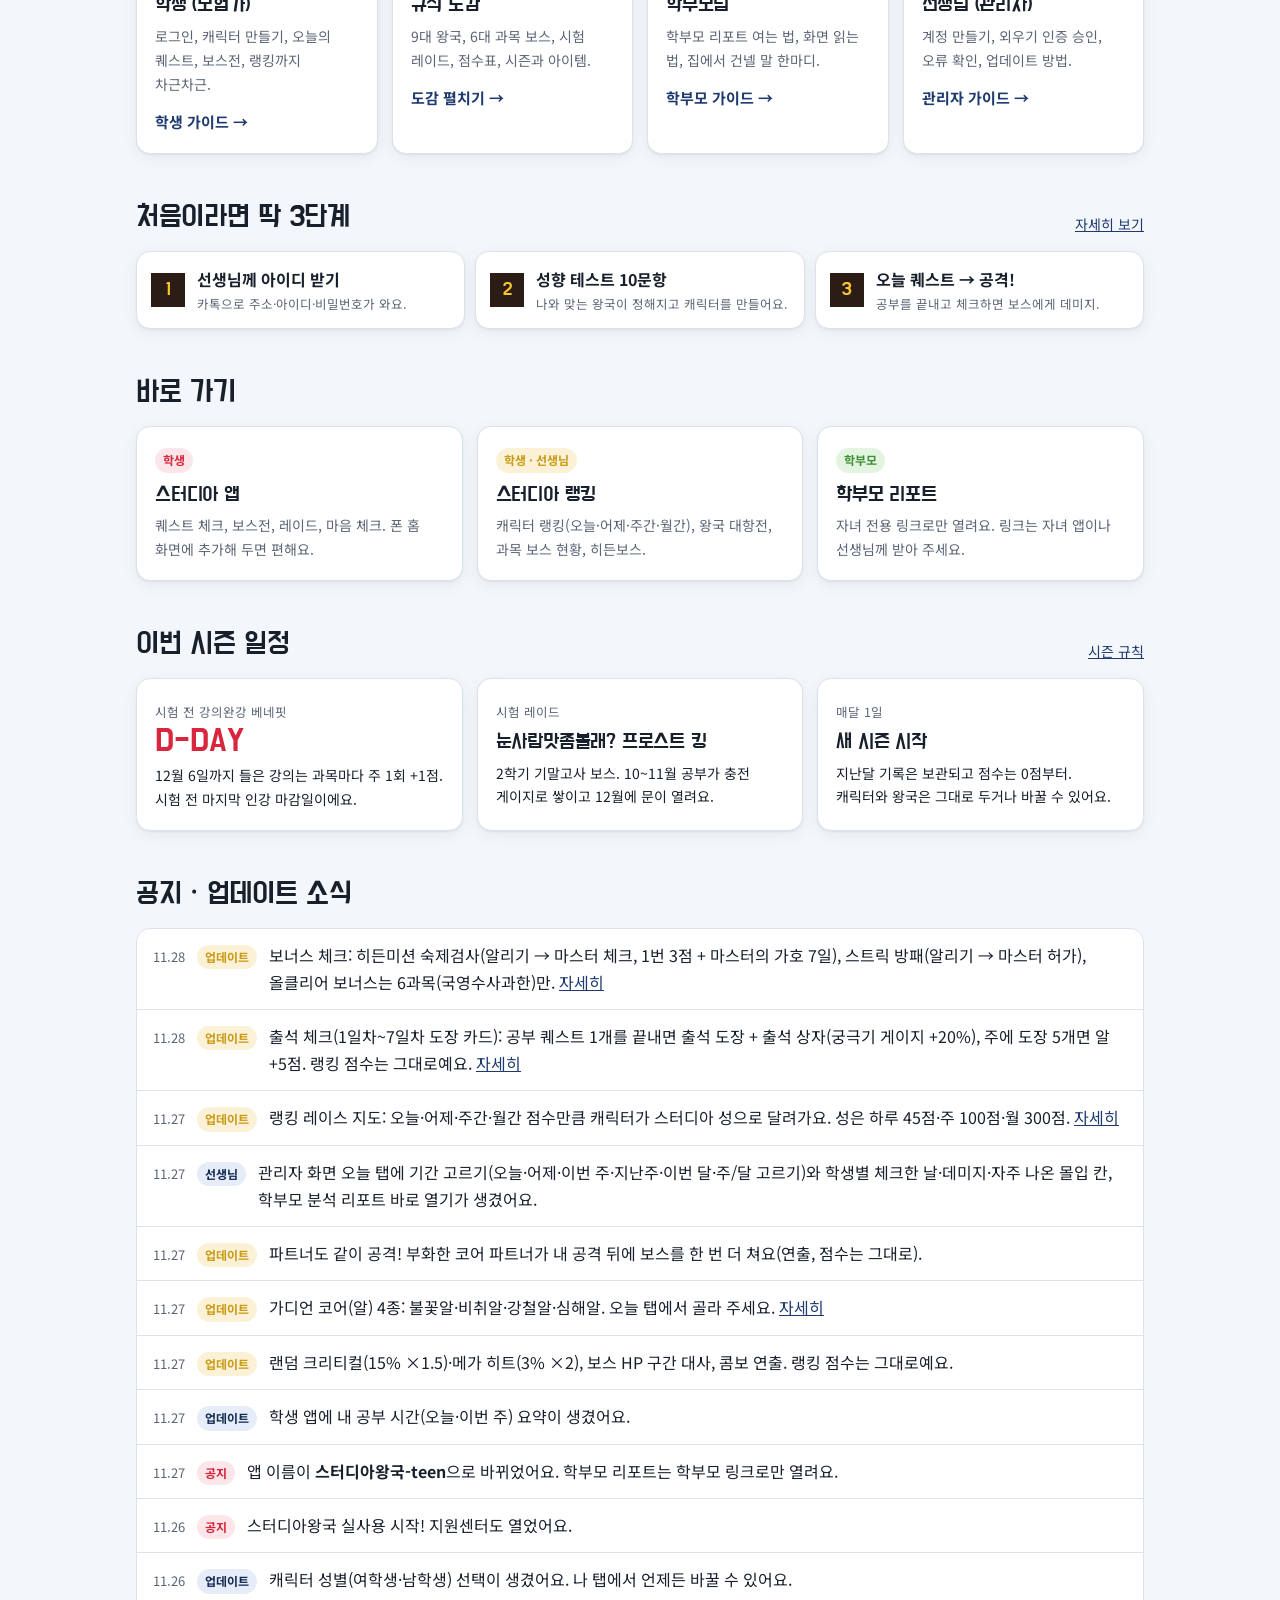
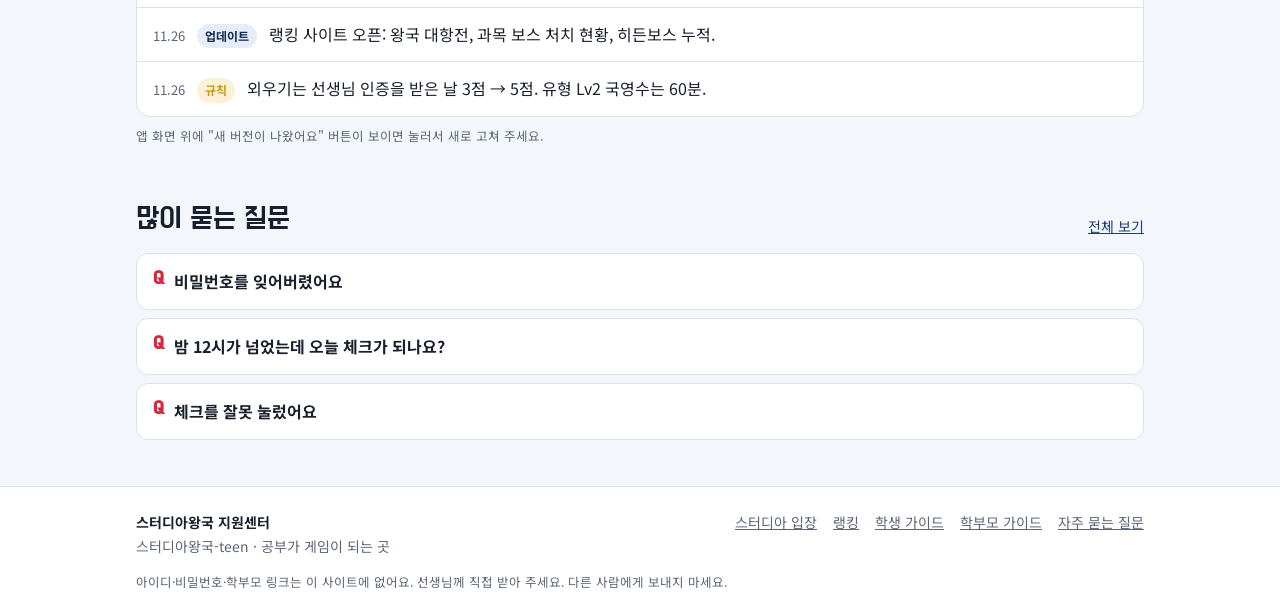
==== commit 432aac62: "Merge pull request #32 from youlifeme86-spec/claude/project-thread-f1ndja 보너스 체크: 숙제검사 히든미션(마스터 체크·1" ====
--- a/support/index.html
+++ b/support/index.html
@@ -45,6 +45,7 @@
   <section aria-labelledby="new">
     <div class="sec-head"><h2 id="new">새로 생겼어요 (11월 28일)</h2><a href="rules.html#attend">규칙 도감</a></div>
     <div class="grid g2">
+      <a class="card" href="student.html#bonus"><span class="tag gold">NEW</span><h3 style="margin-top:8px">보너스 체크</h3><p class="small muted">오늘 탭에 보너스 체크가 생겼어요. <b>숙제검사</b>는 알리기를 누르고 마스터(선생님)께 검사받으면 1번에 3점(2번 6점, 하루 45점 상한 밖) + 마스터의 가호 7일. <b>스트릭 방패</b>는 알리기 후 마스터가 허가해야 써져요. <b>올클리어 보너스</b>는 국어·영어·수학·사회·과학·한국사 퀘스트만 봐요(영단어 제외).</p></a>
       <a class="card" href="student.html#attend"><span class="tag gold">NEW</span><h3 style="margin-top:8px">출석 체크 1일차~7일차</h3><p class="small muted">오늘 탭 출석 카드에 이번 주 1일차~7일차 칸이 있고, 공부한 날마다 스터디아 왕관 도장이 쾅 찍혀요. 앱에 들어오면 오늘 도장 자리가 생기고, 공부 퀘스트를 1개 이상 끝내야 도장이 쾅 찍히며 출석 상자(궁극기 게이지 +20%)가 열려요. 한 주(월~일)에 도장 5개면 주간 선물로 이번 달 알 +5점. 들어오기만 하고 나가면 상자는 잠겨 있어요.</p></a>
       <a class="card" href="student.html#rank"><span class="tag gold">NEW</span><h3 style="margin-top:8px">랭킹 레이스 지도</h3><p class="small muted">랭킹 탭과 랭킹 사이트에 출발점부터 스터디아 성까지 이어진 길이 생겼어요. 점수만큼 캐릭터가 성으로 나아가고, 1~3위는 메달 이름표, 나는 노란 이름표예요.</p></a>
       <a class="card" href="student.html#core"><span class="tag gold">NEW</span><h3 style="margin-top:8px">가디언 코어(알) 4종</h3><p class="small muted">오늘 탭에서 이번 달 알을 골라요. 공부 점수 30점이면 부화, 150점 성장, 300점이면 최종 각성. 부화한 파트너는 내가 공격할 때 보스에게 달려가 한 번 더 치고, 버프도 줘요.</p></a>
@@ -138,6 +139,7 @@
   <section aria-labelledby="news">
     <div class="sec-head"><h2 id="news">공지 · 업데이트 소식</h2></div>
     <ul class="list">
+      <li><span class="date">11.28</span><span class="tag gold">업데이트</span><span>보너스 체크: 히든미션 숙제검사(알리기 → 마스터 체크, 1번 3점 + 마스터의 가호 7일), 스트릭 방패(알리기 → 마스터 허가), 올클리어 보너스는 6과목(국영수사과한)만. <a href="rules.html#bonus">자세히</a></span></li>
       <li><span class="date">11.28</span><span class="tag gold">업데이트</span><span>출석 체크(1일차~7일차 도장 카드): 공부 퀘스트 1개를 끝내면 출석 도장 + 출석 상자(궁극기 게이지 +20%), 주에 도장 5개면 알 +5점. 랭킹 점수는 그대로예요. <a href="student.html#attend">자세히</a></span></li>
       <li><span class="date">11.27</span><span class="tag gold">업데이트</span><span>랭킹 레이스 지도: 오늘·어제·주간·월간 점수만큼 캐릭터가 스터디아 성으로 달려가요. 성은 하루 45점·주 100점·월 300점. <a href="student.html#rank">자세히</a></span></li>
       <li><span class="date">11.27</span><span class="tag">선생님</span><span>관리자 화면 오늘 탭에 기간 고르기(오늘·어제·이번 주·지난주·이번 달·주/달 고르기)와 학생별 체크한 날·데미지·자주 나온 몰입 칸, 학부모 분석 리포트 바로 열기가 생겼어요.</span></li>
